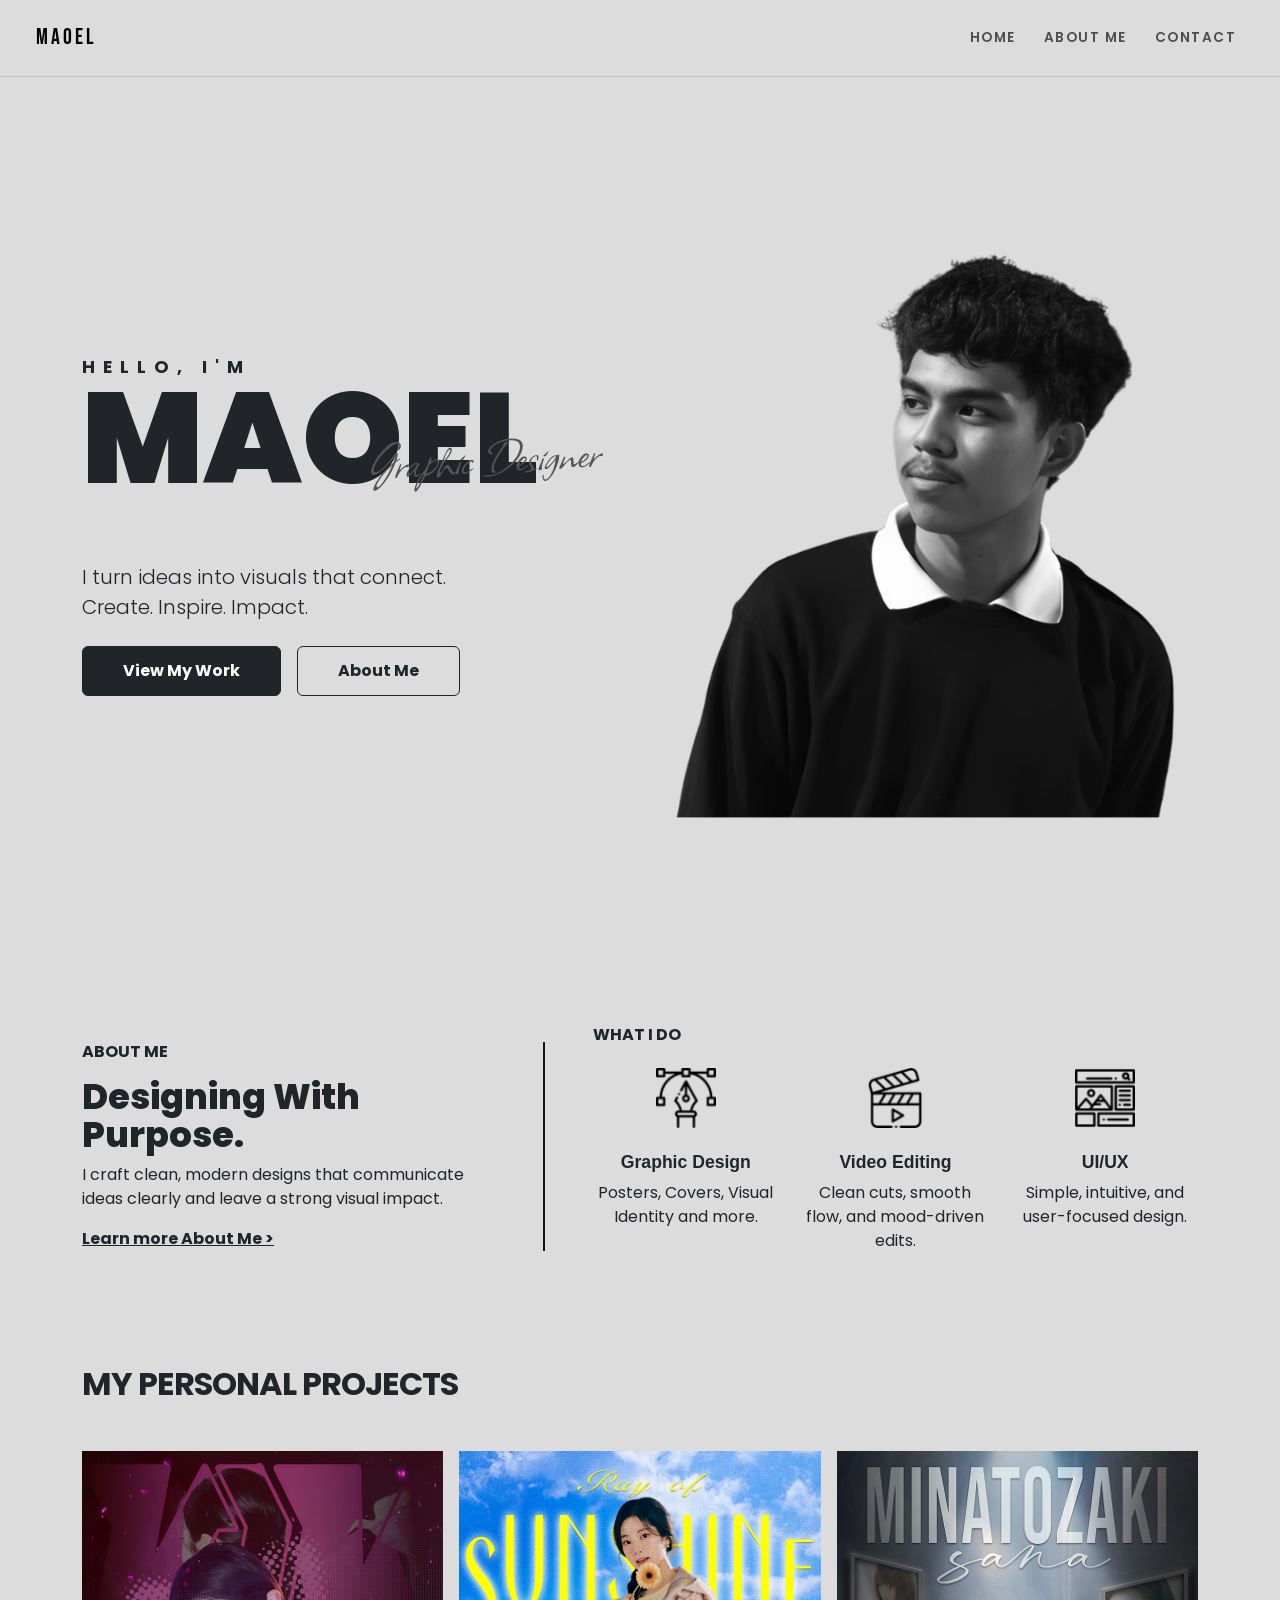
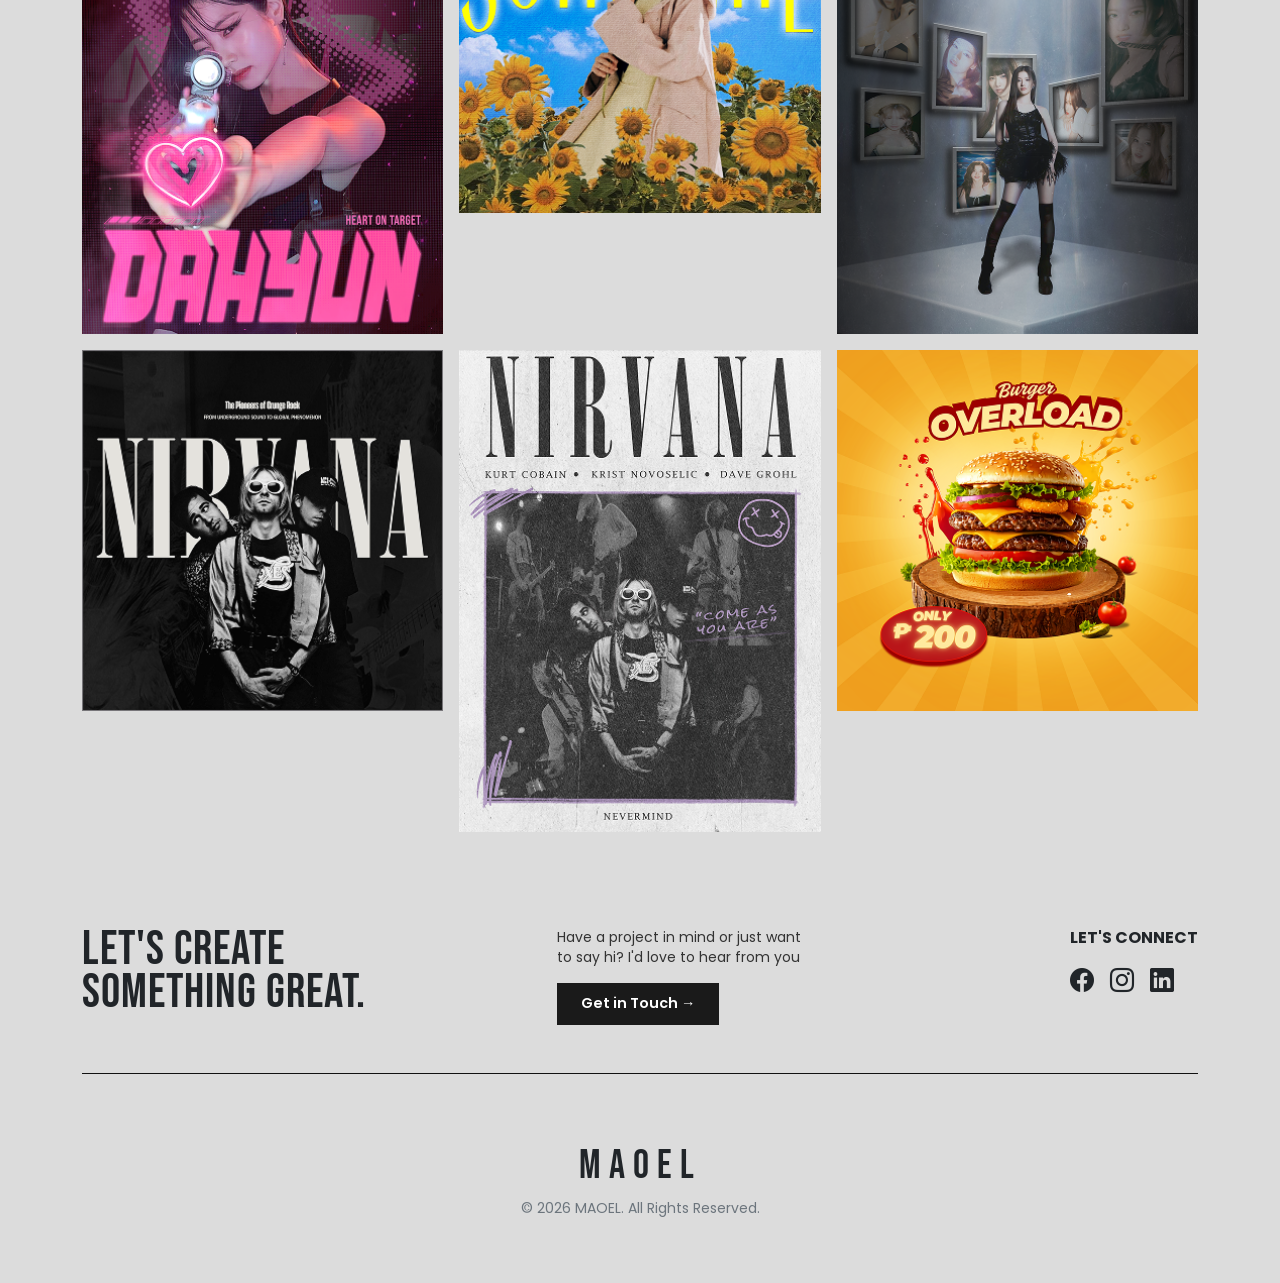
==== index.html @ be1a08b6 "first commit" ====
<!DOCTYPE html>
<html lang="en">
<head>
    <meta charset="UTF-8">
    <meta name="viewport" content="width=device-width, initial-scale=1.0">
    <title>Maoel's Portfolio</title>
    <link href="https://cdn.jsdelivr.net/npm/bootstrap@5.3.8/dist/css/bootstrap.min.css" rel="stylesheet" integrity="sha384-sRIl4kxILFvY47J16cr9ZwB07vP4J8+LH7qKQnuqkuIAvNWLzeN8tE5YBujZqJLB" crossorigin="anonymous">
    <link rel="stylesheet" href="index-style.css">
    <link rel="stylesheet" href="https://cdn.jsdelivr.net/npm/bootstrap-icons@1.11.3/font/bootstrap-icons.min.css">
</head>
<body>

    <nav class="navbar navbar-expand-lg">
        <div class="container-fluid">
            <a class="navbar-brand" href="#">MAOEL</a>
            <button class="navbar-toggler" type="button" data-bs-toggle="collapse" data-bs-target="#navbarTogglerDemo01" aria-controls="navbarTogglerDemo01" aria-expanded="false" aria-label="Toggle navigation">
                <span class="navbar-toggler-icon"></span>
            </button>
            <div class="collapse navbar-collapse" id="navbarTogglerDemo01">
                <ul class="navbar-nav ms-auto mb-2 mb-lg-0">
                    <li class="nav-item">
                        <a class="nav-link" href="index.html">Home</a>
                    </li>
                    <li class="nav-item">
                        <a class="nav-link" href="about.html">About Me</a>
                    </li>
                    <li class="nav-item">
                        <a class="nav-link" href="contact.html">Contact</a>
                    </li>
                </ul> 
            </div>
        </div>
    </nav>

    <section class="landing-page">
        <div class="container">
            <div class="row align-items-center">
                
                <div class="col-lg-6">
                    <div class="hero-text-wrapper mb-4">
                        <h6 class="text-uppercase fw-bold">Hello, I'm</h6>
                        <h1 class="display-1 fw-black mb-0">MAOEL</h1>
                        <p class="graphic-designer">Graphic Designer</p>
                    </div>
                    
                    <p class="mt-5 mb-4 lead">
                        I turn ideas into visuals that connect.<br>
                        Create. Inspire. Impact.
                    </p>

                <div class="d-flex gap-3 btn-container">
                    <a href="#projects-section" class="btn btn-dark px-4 py-2 fw-bold">View My Work</a>
                    <a href="about.html" class="btn btn-outline-dark px-4 py-2 fw-bold">About Me</a>
                </div>
                </div>

                <div class="col-lg-6 mt-5 mt-lg-0 text-center">
                    <img src="images/desktop-picture.png" alt="Maoel Profile" class="img-fluid profile-img">
                </div>

            </div>
        </div>
    </section>

<section class="about-me py-5">
        <div class="container">
            <div class="row align-items-center">
                <div class="col-lg-5 about-left-col pe-lg-5">
                    <h6 class="mb-3">ABOUT ME</h6>
                    <h2>Designing With<br>Purpose.</h2>
                    <p>I craft clean, modern designs that communicate ideas clearly and leave a strong visual impact.</p>
                    <a href="about.html" class="fw-bold text-dark text-decoration-underline">Learn more About Me ></a>
                </div>

                <div class="col-lg-7 ps-lg-5 mt-5 mt-lg-0">
                    <h6 class="mb-4 text-center text-lg-start">WHAT I DO</h6>
                    <div class="row text-center">
                        <div class="col-md-4 mb-4 mb-md-0">
                            <img src="images/graphic-design.svg" alt="Icon" class="service-icon">
                            <h5>Graphic Design</h5>
                            <p>Posters, Covers, Visual Identity and more.</p>
                        </div>
                        <div class="col-md-4 mb-4 mb-md-0">
                            <img src="images/video-editing.svg" alt="Icon" class="service-icon">
                            <h5>Video Editing</h5>
                            <p>Clean cuts, smooth flow, and mood-driven edits.</p>
                        </div>
                        <div class="col-md-4">
                            <img src="images/ui-ux.svg" alt="Icon" class="service-icon">
                            <h5>UI/UX</h5>
                            <p>Simple, intuitive, and user-focused design.</p>
                        </div>
                    </div>
                </div>
            </div>
        </div>
    </section>

<section class="projects py-5">
    <div class="container">
        <h2 id="projects-section" class="fw-black mb-5">MY PERSONAL PROJECTS</h2>

        <div class="row g-3 row-cols-1 row-cols-md-2 row-cols-lg-3">
            
            <div class="col">
                <div class="project-card">
                    <img src="images/Dahyun Pink.png" class="img-fluid project-img" alt="Dahyun Design">
                </div>
            </div>

            <div class="col">
                <div class="project-card">
                    <img src="images/dahyun sunshine 2.0.png" class="img-fluid project-img" alt="Sunshine Design">
                </div>
            </div>

            <div class="col">
                <div class="project-card">
                    <img src="images/Sana Part 2.png" class="img-fluid project-img" alt="Sana Design">
                </div>
            </div>

            <div class="col">
                <div class="project-card">
                    <img src="images/Nirvana square 1.png" class="img-fluid project-img" alt="Nirvana Album">
                </div>
            </div>

            <div class="col">
                <div class="project-card">
                    <img src="images/Nirvana poster.png" class="img-fluid project-img" alt="Nirvana Poster">
                </div>
            </div>

            <div class="col">
                <div class="project-card">
                    <img src="images/burger.png" class="img-fluid project-img" alt="Food Advertisement">
                </div>
            </div>

        </div>
    </div>
</section>

    <footer class="footer-page py-5">
        <div class="container">
            <div class="row align-items-start mb-5 text-center text-md-start">
                <div class="col-md-5 mb-4 mb-md-0">
                    <h2 class="footer-heading">LET'S CREATE<br>SOMETHING GREAT.</h2>
                </div>
                
                <div class="col-md-7 d-flex flex-column flex-md-row justify-content-md-between align-items-center align-items-md-start">
                    <div class="cta-text mb-4 mb-md-0">
                        <p class="small mb-3">Have a project in mind or just want<br>to say hi? I'd love to hear from you</p>
                        <a href="contact.html" class="btn btn-dark rounded-0 px-4">Get in Touch &rarr;</a>
                    </div>
                    
                    <div class="social-connect text-center text-md-start">
                        <h6 class="fw-bold mb-3">LET'S CONNECT</h6>
                        <div class="d-flex gap-3 fs-4 justify-content-center justify-content-md-start">
                            <a href="https://www.facebook.com/justine.maoel" class="text-dark"><i class="bi bi-facebook"></i></a>
                            <a href="https://www.instagram.com/justine.maoel" class="text-dark"><i class="bi bi-instagram"></i></a>
                            <a href="#" class="text-dark"><i class="bi bi-linkedin"></i></a>
                        </div>
                    </div>
                </div>
            </div>

            <div class="footer-bottom border-top pt-5 text-center">
                <h1 class="footer-logo mb-2">MAOEL</h1>
                <p class="text-secondary small">© 2026 MAOEL. All Rights Reserved.</p>
            </div>
        </div>
    </footer>

    <script src="https://cdn.jsdelivr.net/npm/@popperjs/core@2.11.8/dist/umd/popper.min.js" integrity="sha384-I7E8VVD/ismYTF4hNIPjVp/Zjvgyol6VFvRkX/vR+Vc4jQkC+hVqc2pM8ODewa9r" crossorigin="anonymous"></script>
    <script src="https://cdn.jsdelivr.net/npm/bootstrap@5.3.8/dist/js/bootstrap.min.js" integrity="sha384-G/EV+4j2dNv+tEPo3++6LCgdCROaejBqfUeNjuKAiuXbjrxilcCdDz6ZAVfHWe1Y" crossorigin="anonymous"></script>
</body>
</html>
---- index-style.css ----
@import url('https://fonts.googleapis.com/css2?family=Allison&family=Poppins:wght@400;600;700;800;900&family=Bebas+Neue&display=swap');

html {
    scroll-behavior: smooth;
}

body {
    font-family: "Poppins", sans-serif;
    background-color: #DCDCDC; }

.navbar {
    background-color: #DCDCDC !important; 
    padding: 16px 24px;
    border-bottom: 1px solid #c0c0c0; 
}
.navbar-brand {
    font-family: "Bebas Neue", sans-serif;
    letter-spacing: 3px;
    font-size: 1.4rem;
}
.nav-link {
    font-weight: 600;
    font-size: 0.85rem;
    letter-spacing: 1.5px;
    text-transform: uppercase;
    margin-left: 12px;
}

/* ===== LANDING PAGE ===== */
.landing-page {
    min-height: 100vh;
    display: flex;
    align-items: center;
    text-align: center;
    padding: 100px 0 50px;
}

.hero-text-wrapper {
    position: relative;
    display: inline-block; }

.landing-page h1 {
    font-size: 4.5rem;
    font-weight: 900;
    line-height: 0.85; }

.graphic-designer {
    font-family: "Allison", cursive;
    font-size: 1.8rem;
    color: #555;
    position: absolute;
    right: -15px;
    bottom: -15px;
    transform: rotate(-3deg);
    z-index: 2;
    margin: 0 !important;
}

.btn-container {
    display: flex; 
    flex-direction: column; 
    align-items: center; 
    gap: 15px; 
}
    
.landing-page .btn {
    width: 220px;
}

.profile-img {
    content: url('images/mobile-profile.png'); 
    width: 100%;
    max-width: 450px;
    margin-top: 40px;
}

/* ===== ABOUT ME SECTION ===== */
.about-me h2 {
    font-weight: 800;
    font-size: 2.2rem;
    line-height: 1.1; }

.about-left-col { 
    border-bottom: 1.5px solid #111; 
    padding-bottom: 3rem; 
    margin-bottom: 3rem; 
}

.service-icon {
    width: 60px;
    height: 60px;
    margin-bottom: 1.5rem;
    filter: brightness(0);
}

.about-me h6{
    font-family: "Poppins", sans-serif;
    font-weight: bold;

}

.about-me h5 {
    font-family: "Montserrat", sans-serif;
    font-weight: 700;
    font-size: 1.1rem;
}

/* ===== PROJECT SECTION ===== */
.projects h2 {
    font-family: "Poppins", sans-serif;
    font-weight: bold;
    letter-spacing: -1px;
    text-transform: uppercase;
}

.project-card {
    overflow: hidden;
    background-color: #eee; 
    transition: transform 0.3s ease;
}

.project-img {
    width: 100%;
    height: auto;
    display: block;
    transition: transform 0.5s ease;
}

.project-card:hover .project-img {
    transform: scale(1.05);
}

/* ===== FOOTER ===== */
.footer-page {
    background-color: #DCDCDC; 
}

.footer-heading {
    font-family: "Bebas Neue", sans-serif;
    font-size: 3rem;
    line-height: 0.9;
    letter-spacing: 1px;
}

.footer-logo {
    font-family: "Bebas Neue", sans-serif;
    letter-spacing: 8px; 
    font-size: 2.5rem;
    margin-top: 20px;
}

.cta-text p {
    line-height: 1.4;
    color: #333;
}


.footer-page .btn-dark {
    background-color: #1a1a1a;
    border: none;
    font-weight: 600;
    font-size: 0.9rem;
    padding: 10px 25px;
}

.footer-bottom {
    border-color: #111 !important; 
}

/* ===== DESKTOP ===== */
@media (min-width: 992px) {

    .landing-page {
        text-align: left;
        padding: 0;
        height: 100vh; 
    }

  
    .landing-page h1 {
        font-size: 8rem !important; 
        line-height: 0.8;
    }

    .hero-text-wrapper h6 {
        letter-spacing: 8px !important;
        font-size: 1.1rem;
        margin-bottom: 10px;
    }

  
    .graphic-designer {
        font-size: 3.5rem;
        right: -60px;
        bottom: -10px;
    }

    
    .btn-container {
        flex-direction: row !important;
        justify-content: flex-start !important;
    }

    .landing-page .btn {
        width: auto !important;
        padding: 12px 40px !important;
    }

   
    .profile-img {
        content: url('images/desktop-picture.png'); 
        max-width: 100%;
        height: auto;
        margin-top: 0;
        transform: scale(1.1); 
    }


    .about-left-col { 
        border-bottom: none; 
        border-right: 2px solid #111; 
        padding-bottom: 0; 
        margin-bottom: 0; 
    }


    .nav-link {
        transition: color 0.3s ease;
    }

    .nav-link:hover {
        text-decoration: underline;
        text-underline-offset: 8px;
    }
}
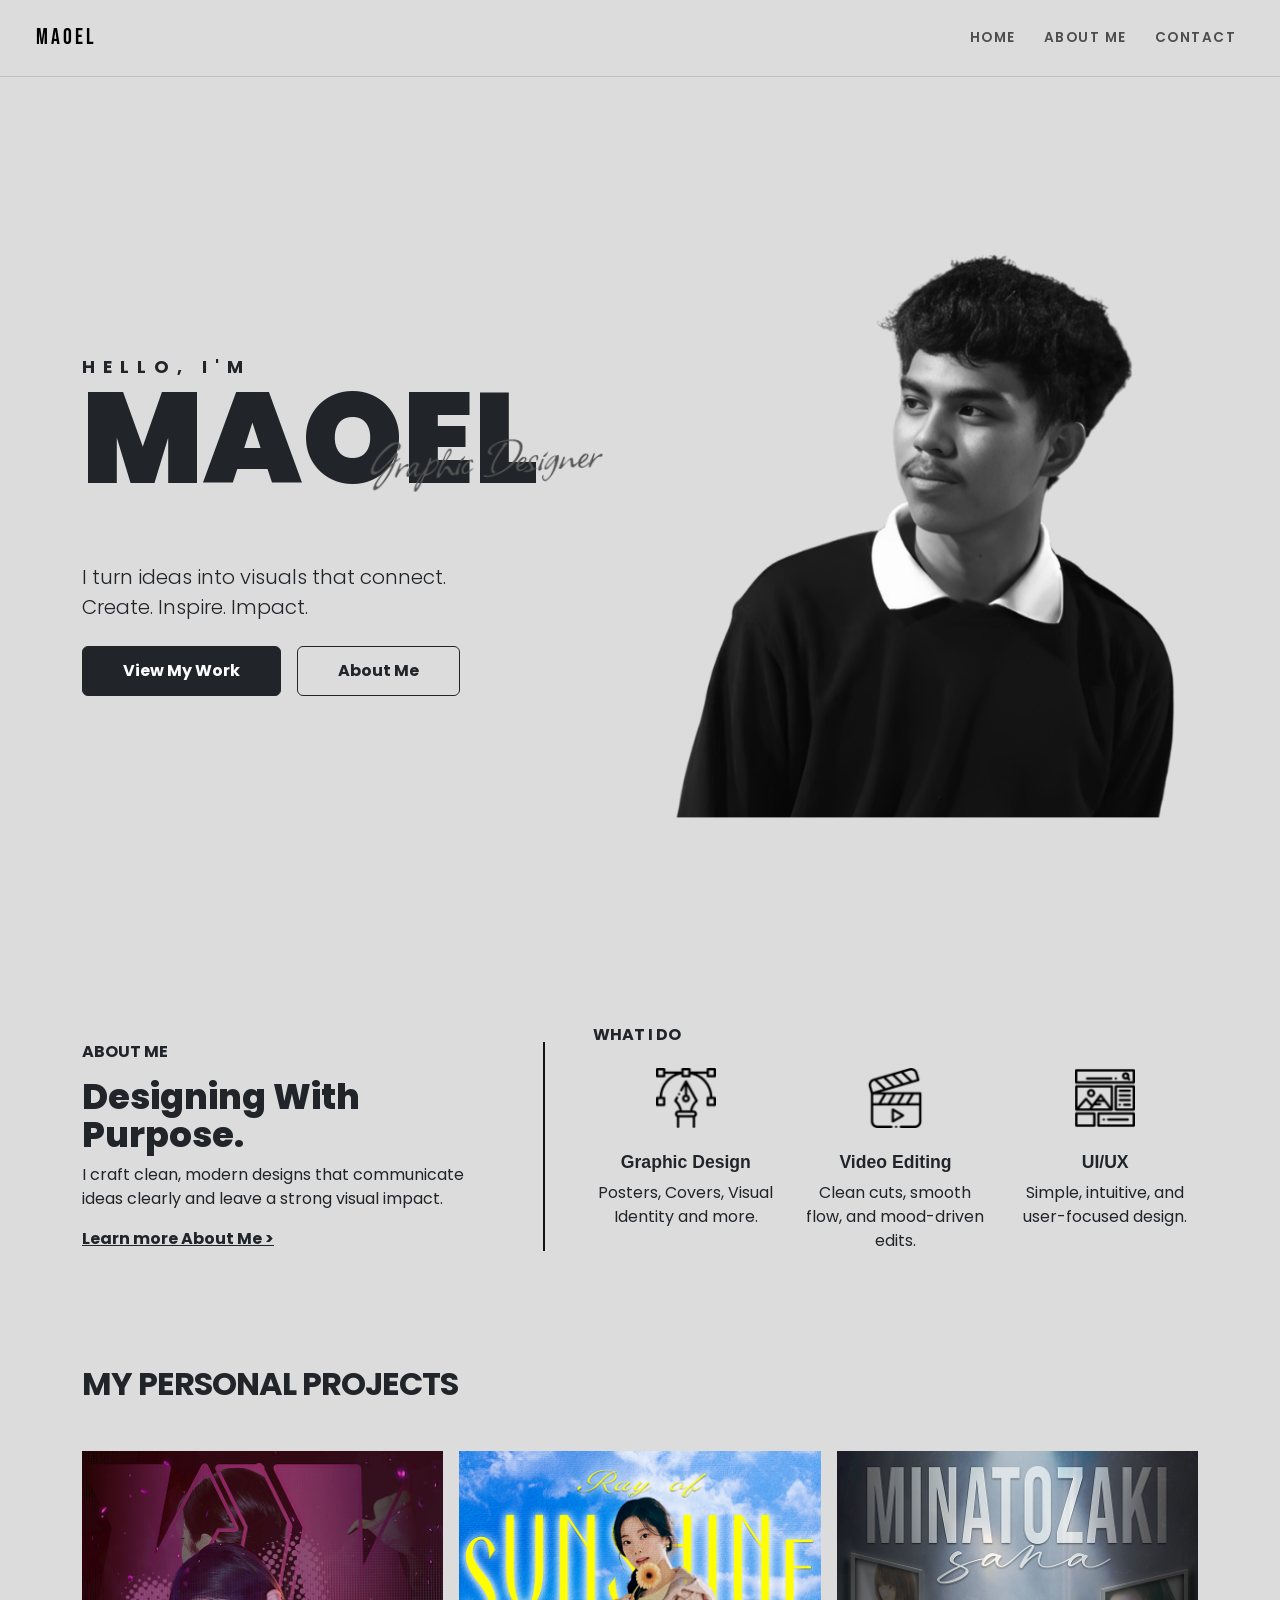
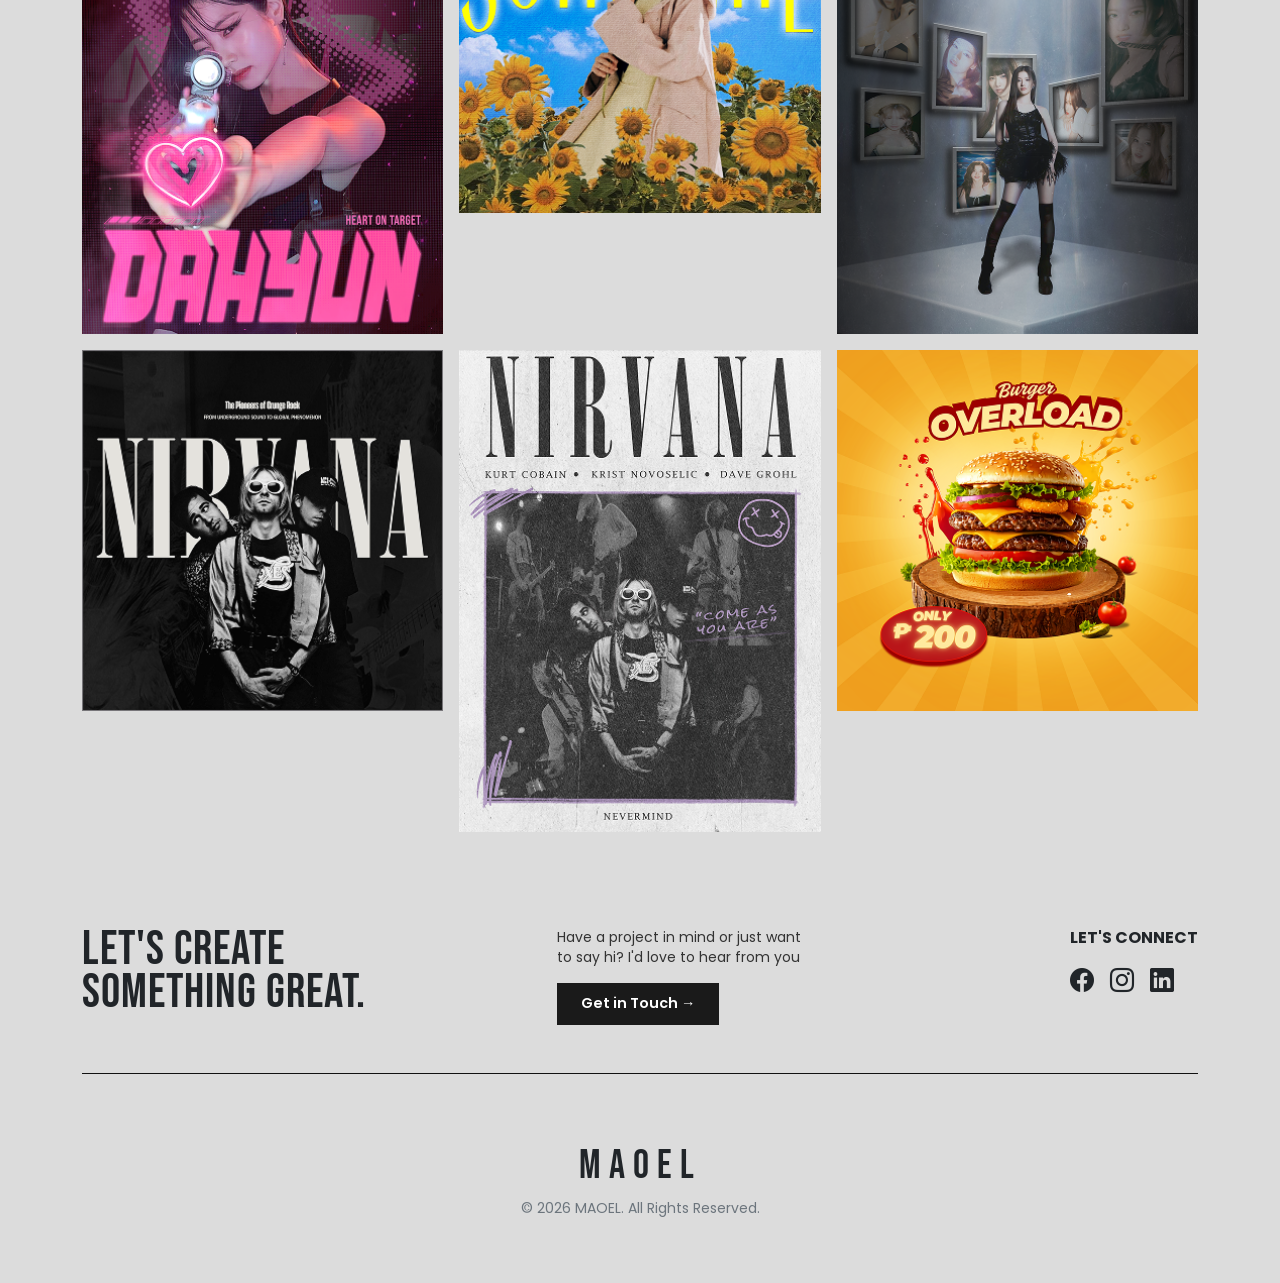
==== commit 967b44cb: "added animations when changing pages" ====
--- a/index.html
+++ b/index.html
@@ -173,6 +173,22 @@
         </div>
     </footer>
 
+    <script>
+        document.querySelectorAll('a').forEach(link => {
+            const href = link.getAttribute('href');
+            if (!href || href.startsWith('#') || href.startsWith('http') || href.startsWith('mailto')) return;
+
+            link.addEventListener('click', function (e) {
+                e.preventDefault();
+                document.body.classList.add('fade-out');
+
+                setTimeout(() => {
+                    window.location.href = href;
+                }, 350); 
+            });
+        });
+    </script>
+
     <script src="https://cdn.jsdelivr.net/npm/@popperjs/core@2.11.8/dist/umd/popper.min.js" integrity="sha384-I7E8VVD/ismYTF4hNIPjVp/Zjvgyol6VFvRkX/vR+Vc4jQkC+hVqc2pM8ODewa9r" crossorigin="anonymous"></script>
     <script src="https://cdn.jsdelivr.net/npm/bootstrap@5.3.8/dist/js/bootstrap.min.js" integrity="sha384-G/EV+4j2dNv+tEPo3++6LCgdCROaejBqfUeNjuKAiuXbjrxilcCdDz6ZAVfHWe1Y" crossorigin="anonymous"></script>
 </body>
--- a/index-style.css
+++ b/index-style.css
@@ -6,7 +6,19 @@
 
 body {
     font-family: "Poppins", sans-serif;
-    background-color: #DCDCDC; }
+    background-color: #DCDCDC; 
+    animation: fadeIn 0.5s ease forwards;
+}
+
+@keyframes fadeIn {
+    from { opacity: 0; transform: translateY(12px); }
+    to   { opacity: 1; transform: translateY(0); }
+}
+
+@keyframes fadeOut {
+    from { opacity: 1; transform: translateY(0); }
+    to   { opacity: 0; transform: translateY(-12px); }
+}
 
 .navbar {
     background-color: #DCDCDC !important; 
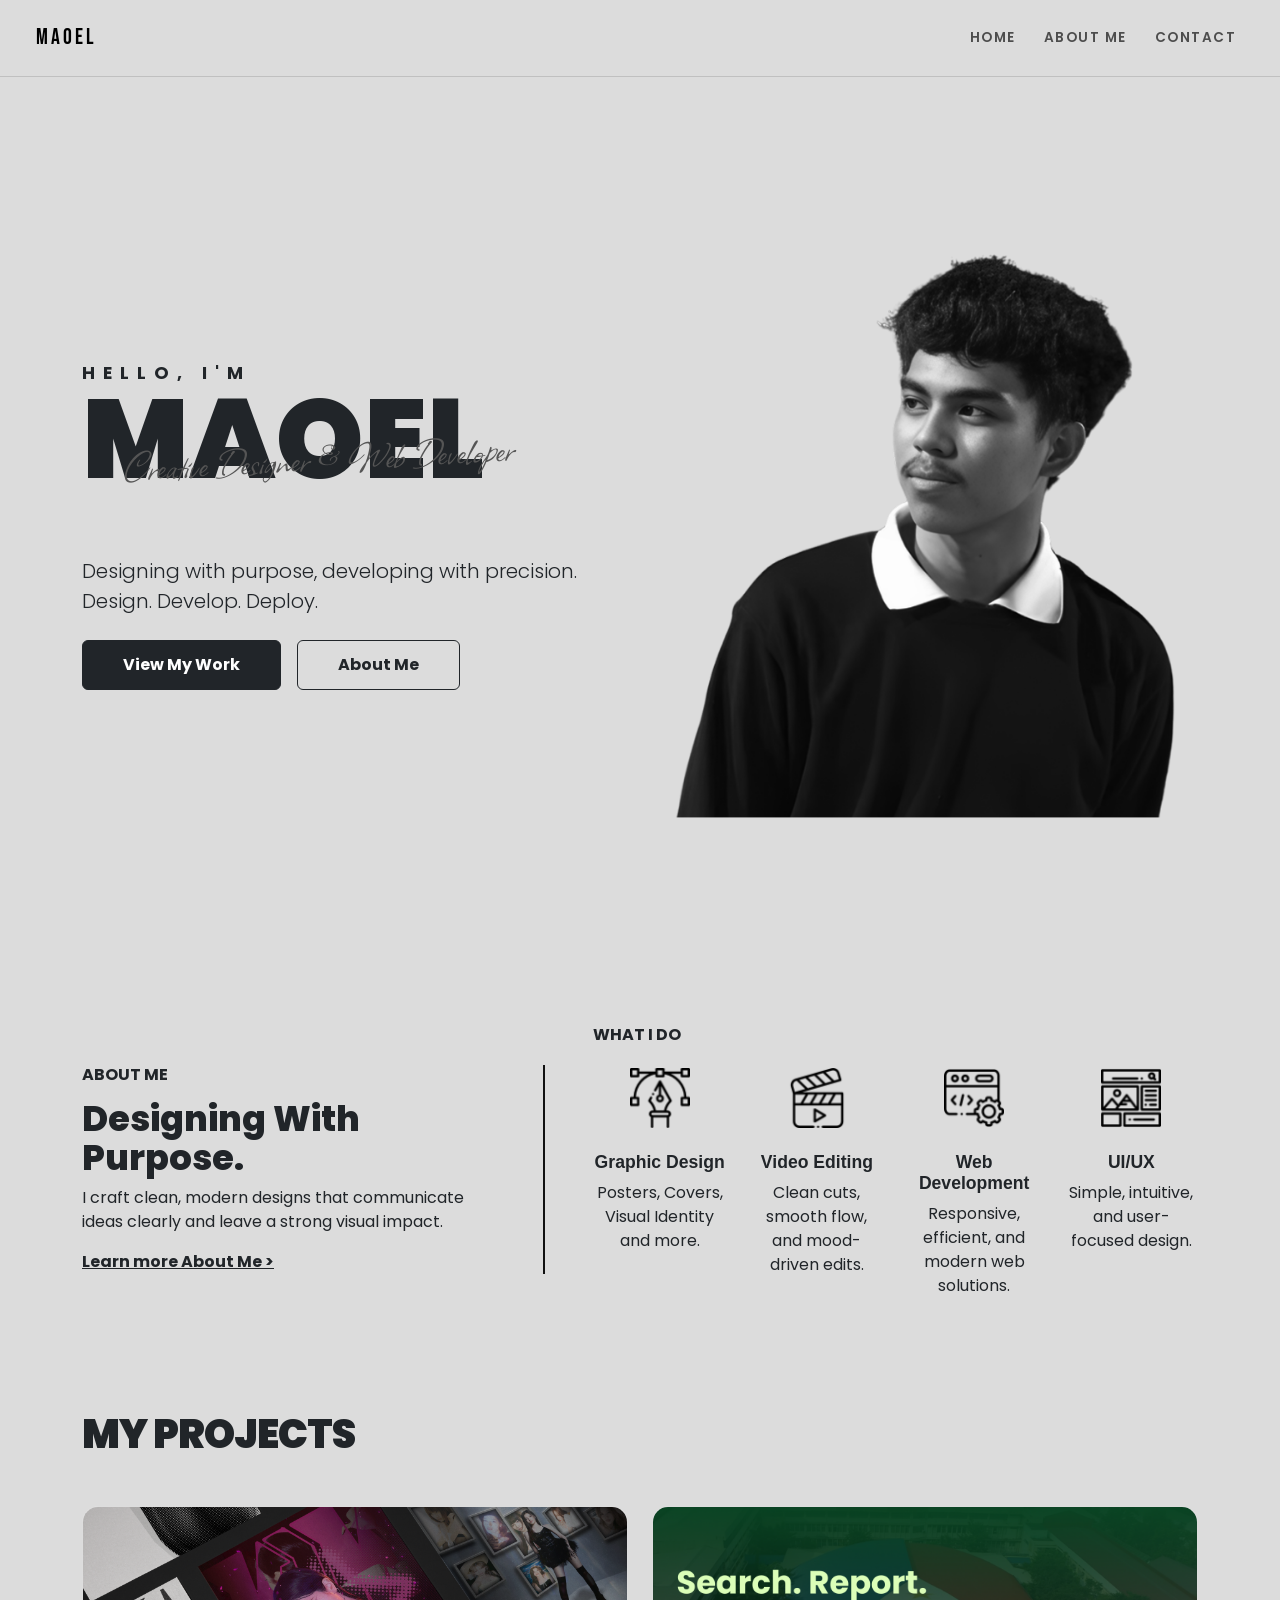
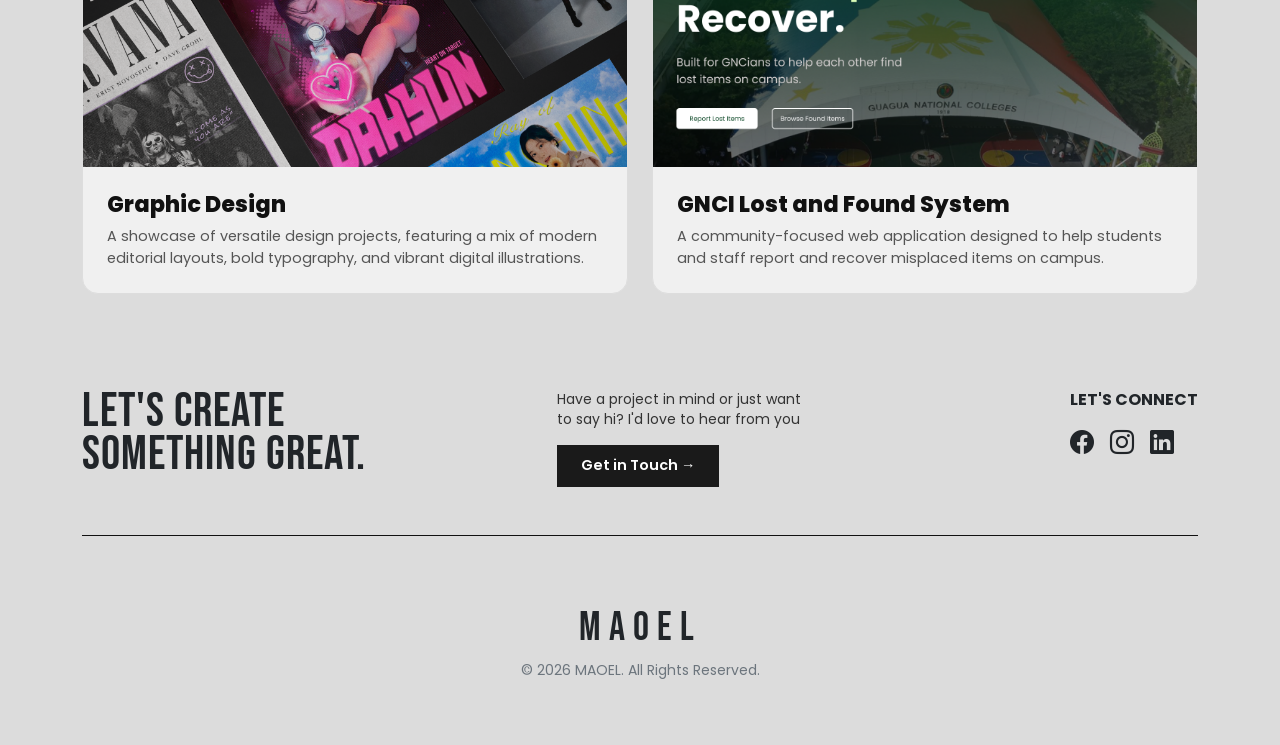
==== commit 6c11020f: "updated" ====
--- a/index.html
+++ b/index.html
@@ -7,10 +7,60 @@
     <link href="https://cdn.jsdelivr.net/npm/bootstrap@5.3.8/dist/css/bootstrap.min.css" rel="stylesheet" integrity="sha384-sRIl4kxILFvY47J16cr9ZwB07vP4J8+LH7qKQnuqkuIAvNWLzeN8tE5YBujZqJLB" crossorigin="anonymous">
     <link rel="stylesheet" href="index-style.css">
     <link rel="stylesheet" href="https://cdn.jsdelivr.net/npm/bootstrap-icons@1.11.3/font/bootstrap-icons.min.css">
+
+    <style>
+        /* ── Transparent modal content box ── */
+        #graphicModal .modal-content {
+            background: transparent !important;
+            border: none !important;
+            box-shadow: none !important;
+        }
+
+        #graphicModal .modal-header {
+            background: transparent !important;
+            border: none !important;
+            padding-bottom: 0;
+        }
+
+        /* ── Near full-screen dialog ── */
+        #graphicModal .modal-dialog {
+            max-width: 95vw;
+            width: 95vw;
+            margin: 1.5rem auto;
+        }
+
+        /* ── Images fill the space, no awkward sizing ── */
+        #graphicModal .carousel-img {
+            width: 100%;
+            max-height: 85vh;
+            object-fit: contain;
+            border-radius: 8px;
+        }
+
+        /* ── Close button & title visible on dark backdrop ── */
+        #graphicModal .btn-close {
+            filter: invert(1) brightness(2);
+            opacity: 1;
+        }
+
+        #graphicModal .modal-title {
+            color: #fff;
+            text-shadow: 0 1px 8px rgba(0,0,0,0.7);
+        }
+
+        /* ── Carousel controls ── */
+        #graphicModal .carousel-control-prev,
+        #graphicModal .carousel-control-next {
+            width: 5%;
+        }
+    </style>
 </head>
 <body>
 
-    <nav class="navbar navbar-expand-lg">
+<!-- page-wrapper handles fade animation instead of body (body animation breaks modals) -->
+<div class="page-wrapper">
+
+    <nav class="navbar sticky-top navbar-expand-lg">
         <div class="container-fluid">
             <a class="navbar-brand" href="#">MAOEL</a>
             <button class="navbar-toggler" type="button" data-bs-toggle="collapse" data-bs-target="#navbarTogglerDemo01" aria-controls="navbarTogglerDemo01" aria-expanded="false" aria-label="Toggle navigation">
@@ -35,34 +85,32 @@
     <section class="landing-page">
         <div class="container">
             <div class="row align-items-center">
-                
                 <div class="col-lg-6">
                     <div class="hero-text-wrapper mb-4">
                         <h6 class="text-uppercase fw-bold">Hello, I'm</h6>
                         <h1 class="display-1 fw-black mb-0">MAOEL</h1>
-                        <p class="graphic-designer">Graphic Designer</p>
+                        <p class="graphic-designer">Creative Designer & Web Developer</p>
                     </div>
                     
                     <p class="mt-5 mb-4 lead">
-                        I turn ideas into visuals that connect.<br>
-                        Create. Inspire. Impact.
+                        Designing with purpose, developing with precision.<br>
+                        Design. Develop. Deploy.
                     </p>
 
-                <div class="d-flex gap-3 btn-container">
-                    <a href="#projects-section" class="btn btn-dark px-4 py-2 fw-bold">View My Work</a>
-                    <a href="about.html" class="btn btn-outline-dark px-4 py-2 fw-bold">About Me</a>
-                </div>
+                    <div class="d-flex gap-3 btn-container">
+                        <a href="#projects-section" class="btn btn-dark px-4 py-2 fw-bold">View My Work</a>
+                        <a href="about.html" class="btn btn-outline-dark px-4 py-2 fw-bold">About Me</a>
+                    </div>
                 </div>
 
                 <div class="col-lg-6 mt-5 mt-lg-0 text-center">
                     <img src="images/desktop-picture.png" alt="Maoel Profile" class="img-fluid profile-img">
                 </div>
-
             </div>
         </div>
     </section>
 
-<section class="about-me py-5">
+    <section class="about-me py-5">
         <div class="container">
             <div class="row align-items-center">
                 <div class="col-lg-5 about-left-col pe-lg-5">
@@ -75,17 +123,22 @@
                 <div class="col-lg-7 ps-lg-5 mt-5 mt-lg-0">
                     <h6 class="mb-4 text-center text-lg-start">WHAT I DO</h6>
                     <div class="row text-center">
-                        <div class="col-md-4 mb-4 mb-md-0">
+                        <div class="col-6 col-md-3 mb-4 mb-md-0">
                             <img src="images/graphic-design.svg" alt="Icon" class="service-icon">
                             <h5>Graphic Design</h5>
                             <p>Posters, Covers, Visual Identity and more.</p>
                         </div>
-                        <div class="col-md-4 mb-4 mb-md-0">
+                        <div class="col-6 col-md-3 mb-4 mb-md-0">
                             <img src="images/video-editing.svg" alt="Icon" class="service-icon">
                             <h5>Video Editing</h5>
                             <p>Clean cuts, smooth flow, and mood-driven edits.</p>
                         </div>
-                        <div class="col-md-4">
+                        <div class="col-6 col-md-3 mb-4 mb-md-0">
+                            <img src="images/web dev.svg" alt="Icon" class="service-icon">
+                            <h5>Web Development</h5>
+                            <p>Responsive, efficient, and modern web solutions.</p>
+                        </div>
+                        <div class="col-6 col-md-3">
                             <img src="images/ui-ux.svg" alt="Icon" class="service-icon">
                             <h5>UI/UX</h5>
                             <p>Simple, intuitive, and user-focused design.</p>
@@ -96,51 +149,45 @@
         </div>
     </section>
 
-<section class="projects py-5">
-    <div class="container">
-        <h2 id="projects-section" class="fw-black mb-5">MY PERSONAL PROJECTS</h2>
-
-        <div class="row g-3 row-cols-1 row-cols-md-2 row-cols-lg-3">
-            
-            <div class="col">
-                <div class="project-card">
-                    <img src="images/Dahyun Pink.png" class="img-fluid project-img" alt="Dahyun Design">
-                </div>
-            </div>
-
-            <div class="col">
-                <div class="project-card">
-                    <img src="images/dahyun sunshine 2.0.png" class="img-fluid project-img" alt="Sunshine Design">
-                </div>
-            </div>
-
-            <div class="col">
-                <div class="project-card">
-                    <img src="images/Sana Part 2.png" class="img-fluid project-img" alt="Sana Design">
-                </div>
-            </div>
-
-            <div class="col">
-                <div class="project-card">
-                    <img src="images/Nirvana square 1.png" class="img-fluid project-img" alt="Nirvana Album">
-                </div>
-            </div>
-
-            <div class="col">
-                <div class="project-card">
-                    <img src="images/Nirvana poster.png" class="img-fluid project-img" alt="Nirvana Poster">
-                </div>
-            </div>
-
-            <div class="col">
-                <div class="project-card">
-                    <img src="images/burger.png" class="img-fluid project-img" alt="Food Advertisement">
-                </div>
-            </div>
-
-        </div>
-    </div>
-</section>
+    <!-- ===== PROJECTS SECTION ===== -->
+    <section class="projects py-5" id="projects-section">
+        <div class="container">
+            <h2 class="fw-black mb-5">My Projects</h2>
+            <div class="row g-4">
+
+                <!-- Graphic Design Card -->
+                <!-- ✅ FIX: Replaced JS-triggered button with Bootstrap data attributes -->
+                <div class="col-md-6">
+                    <button type="button" class="proj-card-btn" data-bs-toggle="modal" data-bs-target="#graphicModal">
+                        <div class="proj-card">
+                            <div class="proj-card-img">
+                                <img src="images/Projects Mockup.png" alt="Graphic Design">
+                            </div>
+                            <div class="proj-card-body">
+                                <h3 class="proj-title">Graphic Design</h3>
+                                <p class="proj-desc">A showcase of versatile design projects, featuring a mix of modern editorial layouts, bold typography, and vibrant digital illustrations.</p>
+                            </div>
+                        </div>
+                    </button>
+                </div>
+
+                <!-- Web Dev Card -->
+                <div class="col-md-6">
+                    <a href="https://gnci-lostandfound.free.nf/" target="_blank" class="proj-card-btn">
+                        <div class="proj-card">
+                            <div class="proj-card-img">
+                                <img src="images/lostandfound.png" alt="GNCI Lost and Found">
+                            </div>
+                            <div class="proj-card-body">
+                                <h3 class="proj-title">GNCI Lost and Found System</h3>
+                                <p class="proj-desc">A community-focused web application designed to help students and staff report and recover misplaced items on campus.</p>
+                            </div>
+                        </div>
+                    </a>
+                </div>
+            </div>
+        </div>
+    </section>
 
     <footer class="footer-page py-5">
         <div class="container">
@@ -172,24 +219,73 @@
             </div>
         </div>
     </footer>
-
-    <script>
-        document.querySelectorAll('a').forEach(link => {
-            const href = link.getAttribute('href');
-            if (!href || href.startsWith('#') || href.startsWith('http') || href.startsWith('mailto')) return;
-
-            link.addEventListener('click', function (e) {
-                e.preventDefault();
-                document.body.classList.add('fade-out');
-
-                setTimeout(() => {
-                    window.location.href = href;
-                }, 350); 
-            });
+</div>
+
+<div class="modal fade" id="graphicModal" tabindex="-1" aria-labelledby="graphicModalLabel" aria-hidden="true">
+    <div class="modal-dialog modal-dialog-centered">
+        <div class="modal-content">
+            <div class="modal-header">
+                <h5 class="modal-title fw-bold" id="graphicModalLabel">Graphic Design Projects</h5>
+                <button type="button" class="btn-close" data-bs-dismiss="modal" aria-label="Close"></button>
+            </div>
+            <div class="modal-body">
+                <div id="graphicCarousel" class="carousel slide" data-bs-ride="carousel">
+                    <div class="carousel-indicators">
+                        <button type="button" data-bs-target="#graphicCarousel" data-bs-slide-to="0" class="active"></button>
+                        <button type="button" data-bs-target="#graphicCarousel" data-bs-slide-to="1"></button>
+                        <button type="button" data-bs-target="#graphicCarousel" data-bs-slide-to="2"></button>
+                        <button type="button" data-bs-target="#graphicCarousel" data-bs-slide-to="3"></button>
+                        <button type="button" data-bs-target="#graphicCarousel" data-bs-slide-to="4"></button>
+                        <button type="button" data-bs-target="#graphicCarousel" data-bs-slide-to="5"></button>
+                        <button type="button" data-bs-target="#graphicCarousel" data-bs-slide-to="6"></button>
+                    </div>
+                    <div class="carousel-inner rounded">
+                        <div class="carousel-item active">
+                            <img src="images/Dahyun Pink.png" class="d-block mx-auto carousel-img" alt="Dahyun Pink">
+                        </div>
+                        <div class="carousel-item">
+                            <img src="images/dahyun sunshine 2.0.png" class="d-block mx-auto carousel-img" alt="Dahyun Sunshine">
+                        </div>
+                        <div class="carousel-item">
+                            <img src="images/Sana Part 2.png" class="d-block mx-auto carousel-img" alt="Sana">
+                        </div>
+                        <div class="carousel-item">
+                            <img src="images/Nirvana square 1.png" class="d-block mx-auto carousel-img" alt="Nirvana Album">
+                        </div>
+                        <div class="carousel-item">
+                            <img src="images/Nirvana poster.png" class="d-block mx-auto carousel-img" alt="Nirvana Poster">
+                        </div>
+                        <div class="carousel-item">
+                            <img src="images/burger.png" class="d-block mx-auto carousel-img" alt="Burger Ad">
+                        </div>
+                        <div class="carousel-item">
+                            <img src="images/Creativity is not Optional.png" class="d-block mx-auto carousel-img" alt="Creativity Poster">
+                        </div>
+                    </div>
+                    <button class="carousel-control-prev" type="button" data-bs-target="#graphicCarousel" data-bs-slide="prev">
+                        <span class="carousel-control-prev-icon"></span>
+                    </button>
+                    <button class="carousel-control-next" type="button" data-bs-target="#graphicCarousel" data-bs-slide="next">
+                        <span class="carousel-control-next-icon"></span>
+                    </button>
+                </div>
+            </div>
+        </div>
+    </div>
+</div>
+
+<script src="https://cdn.jsdelivr.net/npm/bootstrap@5.3.8/dist/js/bootstrap.bundle.min.js" integrity="sha384-FKyoEForCGlyvwx9Hj09JcYn3nv7wiPVlz7YYwJrWVcXK/BmnVDxM+D2scQbITxI" crossorigin="anonymous"></script>
+<script>
+    document.querySelectorAll('a').forEach(link => {
+        const href = link.getAttribute('href');
+        if (!href || href.startsWith('#') || href.startsWith('http') || href.startsWith('mailto')) return;
+        link.addEventListener('click', function (e) {
+            e.preventDefault();
+            document.querySelector('.page-wrapper').style.animation = 'fadeOut 0.35s ease forwards';
+            setTimeout(() => { window.location.href = href; }, 350);
         });
-    </script>
-
-    <script src="https://cdn.jsdelivr.net/npm/@popperjs/core@2.11.8/dist/umd/popper.min.js" integrity="sha384-I7E8VVD/ismYTF4hNIPjVp/Zjvgyol6VFvRkX/vR+Vc4jQkC+hVqc2pM8ODewa9r" crossorigin="anonymous"></script>
-    <script src="https://cdn.jsdelivr.net/npm/bootstrap@5.3.8/dist/js/bootstrap.min.js" integrity="sha384-G/EV+4j2dNv+tEPo3++6LCgdCROaejBqfUeNjuKAiuXbjrxilcCdDz6ZAVfHWe1Y" crossorigin="anonymous"></script>
+    });
+</script>
+
 </body>
 </html>
--- a/index-style.css
+++ b/index-style.css
@@ -6,18 +6,23 @@
 
 body {
     font-family: "Poppins", sans-serif;
-    background-color: #DCDCDC; 
+    background-color: #DCDCDC;
+    /* REMOVED body animation — it creates a stacking context that traps modals */
+}
+
+@keyframes fadeIn {
+    from { opacity: 0; }
+    to   { opacity: 1; }
+}
+
+@keyframes fadeOut {
+    from { opacity: 1; }
+    to   { opacity: 0; }
+}
+
+/* Apply fade only to page content, not body itself */
+.page-wrapper {
     animation: fadeIn 0.5s ease forwards;
-}
-
-@keyframes fadeIn {
-    from { opacity: 0; transform: translateY(12px); }
-    to   { opacity: 1; transform: translateY(0); }
-}
-
-@keyframes fadeOut {
-    from { opacity: 1; transform: translateY(0); }
-    to   { opacity: 0; transform: translateY(-12px); }
 }
 
 .navbar {
@@ -49,23 +54,27 @@
 
 .hero-text-wrapper {
     position: relative;
-    display: inline-block; }
+    display: inline-block;
+}
 
 .landing-page h1 {
     font-size: 4.5rem;
     font-weight: 900;
-    line-height: 0.85; }
-
+    line-height: 0.85;
+}
+
+/* MOBILE: static so it doesn't overlap */
 .graphic-designer {
     font-family: "Allison", cursive;
-    font-size: 1.8rem;
+    font-size: 2rem;
     color: #555;
-    position: absolute;
-    right: -15px;
-    bottom: -15px;
+    position: static;
+    display: block;
     transform: rotate(-3deg);
     z-index: 2;
     margin: 0 !important;
+    margin-top: -8px !important;
+    text-align: right;
 }
 
 .btn-container {
@@ -90,7 +99,8 @@
 .about-me h2 {
     font-weight: 800;
     font-size: 2.2rem;
-    line-height: 1.1; }
+    line-height: 1.1;
+}
 
 .about-left-col { 
     border-bottom: 1.5px solid #111; 
@@ -105,10 +115,9 @@
     filter: brightness(0);
 }
 
-.about-me h6{
+.about-me h6 {
     font-family: "Poppins", sans-serif;
     font-weight: bold;
-
 }
 
 .about-me h5 {
@@ -120,26 +129,84 @@
 /* ===== PROJECT SECTION ===== */
 .projects h2 {
     font-family: "Poppins", sans-serif;
-    font-weight: bold;
+    font-weight: 900;
+    font-size: 2.5rem;
     letter-spacing: -1px;
     text-transform: uppercase;
 }
 
-.project-card {
+.proj-card {
+    border-radius: 16px;
     overflow: hidden;
-    background-color: #eee; 
-    transition: transform 0.3s ease;
-}
-
-.project-img {
+    background-color: #f0f0f0;
+    border: 1px solid #ddd;
+    transition: transform 0.3s ease, box-shadow 0.3s ease;
+}
+
+.proj-card:hover {
+    transform: translateY(-6px);
+    box-shadow: 0 16px 40px rgba(0,0,0,0.15);
+}
+
+.proj-card-img {
     width: 100%;
-    height: auto;
+    height: 260px;
+    overflow: hidden;
+}
+
+.proj-card-img img {
+    width: 100%;
+    height: 100%;
+    object-fit: cover;
+    transition: transform 0.5s ease;
+}
+
+.proj-card:hover .proj-card-img img {
+    transform: scale(1.05);
+}
+
+.proj-card-body {
+    padding: 24px;
+    text-align: left;
+}
+
+.proj-title {
+    font-size: 1.4rem;
+    font-weight: 800;
+    margin-bottom: 8px;
+    color: #111;
+}
+
+.proj-desc {
+    font-size: 0.9rem;
+    color: #555;
+    margin: 0;
+}
+
+/* Button wrapper for modal trigger */
+.proj-card-btn {
+    width: 100%;
+    border: none;
+    background: transparent;
+    padding: 0;
+    text-align: left;
     display: block;
-    transition: transform 0.5s ease;
-}
-
-.project-card:hover .project-img {
-    transform: scale(1.05);
+    cursor: pointer;
+    text-decoration: none;  /* add this */
+    color: inherit;          /* add this */
+}
+
+.proj-card-btn:focus {
+    outline: none;
+    box-shadow: none;
+}
+
+/* ===== MODAL CAROUSEL ===== */
+.carousel-img {
+    max-height: 600px;
+    width: auto;
+    max-width: 100%;
+    object-fit: contain;
 }
 
 /* ===== FOOTER ===== */
@@ -165,7 +232,6 @@
     line-height: 1.4;
     color: #333;
 }
-
 
 .footer-page .btn-dark {
     background-color: #1a1a1a;
@@ -185,12 +251,12 @@
     .landing-page {
         text-align: left;
         padding: 0;
-        height: 100vh; 
-    }
-
-  
+        height: 100vh;
+        align-items: center; /* centered, no padding-top */
+    }
+
     .landing-page h1 {
-        font-size: 8rem !important; 
+        font-size: 7rem !important;
         line-height: 0.8;
     }
 
@@ -200,14 +266,16 @@
         margin-bottom: 10px;
     }
 
-  
+    /* DESKTOP: absolute positioning */
     .graphic-designer {
-        font-size: 3.5rem;
-        right: -60px;
-        bottom: -10px;
-    }
-
-    
+        position: absolute;
+        font-size: 2.8rem;
+        right: -30px;
+        bottom: -8px;
+        text-align: unset;
+        margin-top: 0 !important;
+    }
+
     .btn-container {
         flex-direction: row !important;
         justify-content: flex-start !important;
@@ -218,7 +286,6 @@
         padding: 12px 40px !important;
     }
 
-   
     .profile-img {
         content: url('images/desktop-picture.png'); 
         max-width: 100%;
@@ -227,7 +294,6 @@
         transform: scale(1.1); 
     }
 
-
     .about-left-col { 
         border-bottom: none; 
         border-right: 2px solid #111; 
@@ -235,7 +301,6 @@
         margin-bottom: 0; 
     }
 
-
     .nav-link {
         transition: color 0.3s ease;
     }
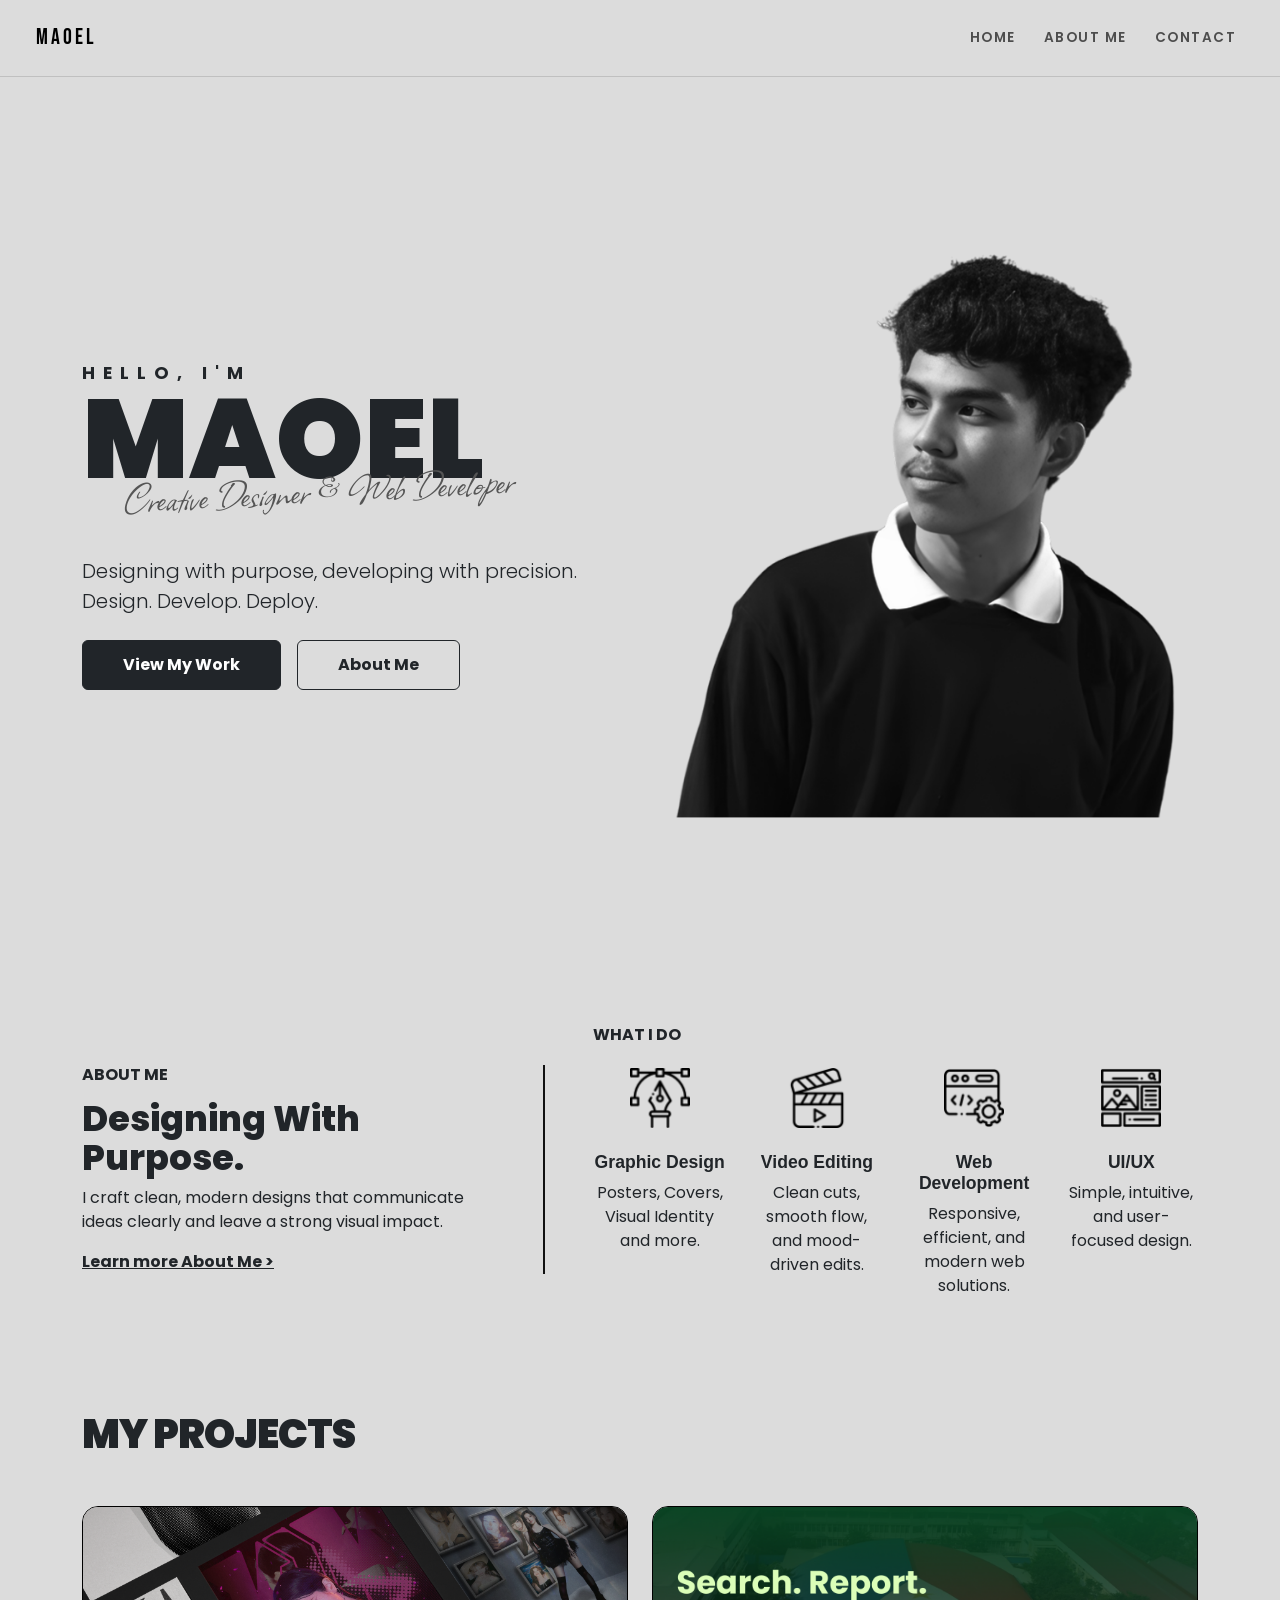
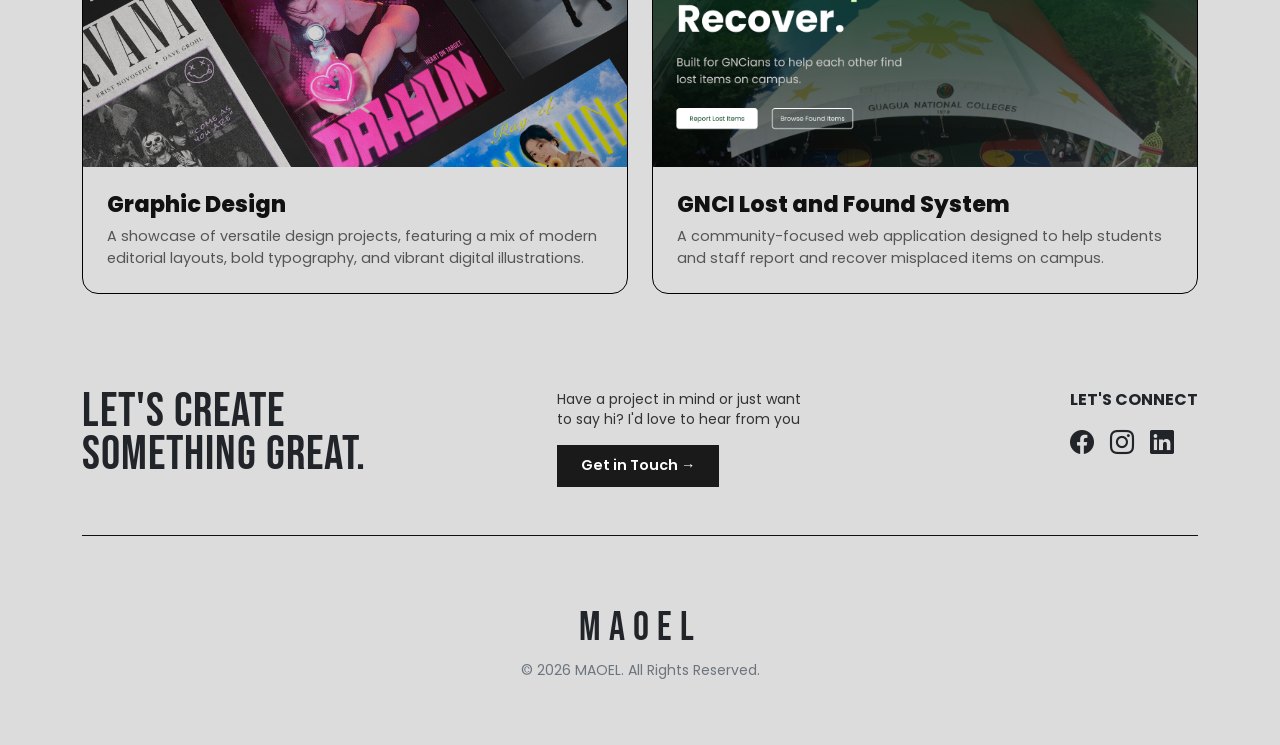
==== commit 72cc8cde: "updated" ====
--- a/index.html
+++ b/index.html
@@ -8,58 +8,10 @@
     <link rel="stylesheet" href="index-style.css">
     <link rel="stylesheet" href="https://cdn.jsdelivr.net/npm/bootstrap-icons@1.11.3/font/bootstrap-icons.min.css">
 
-    <style>
-        /* ── Transparent modal content box ── */
-        #graphicModal .modal-content {
-            background: transparent !important;
-            border: none !important;
-            box-shadow: none !important;
-        }
-
-        #graphicModal .modal-header {
-            background: transparent !important;
-            border: none !important;
-            padding-bottom: 0;
-        }
-
-        /* ── Near full-screen dialog ── */
-        #graphicModal .modal-dialog {
-            max-width: 95vw;
-            width: 95vw;
-            margin: 1.5rem auto;
-        }
-
-        /* ── Images fill the space, no awkward sizing ── */
-        #graphicModal .carousel-img {
-            width: 100%;
-            max-height: 85vh;
-            object-fit: contain;
-            border-radius: 8px;
-        }
-
-        /* ── Close button & title visible on dark backdrop ── */
-        #graphicModal .btn-close {
-            filter: invert(1) brightness(2);
-            opacity: 1;
-        }
-
-        #graphicModal .modal-title {
-            color: #fff;
-            text-shadow: 0 1px 8px rgba(0,0,0,0.7);
-        }
-
-        /* ── Carousel controls ── */
-        #graphicModal .carousel-control-prev,
-        #graphicModal .carousel-control-next {
-            width: 5%;
-        }
-    </style>
 </head>
 <body>
 
-<!-- page-wrapper handles fade animation instead of body (body animation breaks modals) -->
 <div class="page-wrapper">
-
     <nav class="navbar sticky-top navbar-expand-lg">
         <div class="container-fluid">
             <a class="navbar-brand" href="#">MAOEL</a>
@@ -154,9 +106,6 @@
         <div class="container">
             <h2 class="fw-black mb-5">My Projects</h2>
             <div class="row g-4">
-
-                <!-- Graphic Design Card -->
-                <!-- ✅ FIX: Replaced JS-triggered button with Bootstrap data attributes -->
                 <div class="col-md-6">
                     <button type="button" class="proj-card-btn" data-bs-toggle="modal" data-bs-target="#graphicModal">
                         <div class="proj-card">
@@ -171,7 +120,6 @@
                     </button>
                 </div>
 
-                <!-- Web Dev Card -->
                 <div class="col-md-6">
                     <a href="https://gnci-lostandfound.free.nf/" target="_blank" class="proj-card-btn">
                         <div class="proj-card">
@@ -205,8 +153,8 @@
                     <div class="social-connect text-center text-md-start">
                         <h6 class="fw-bold mb-3">LET'S CONNECT</h6>
                         <div class="d-flex gap-3 fs-4 justify-content-center justify-content-md-start">
-                            <a href="https://www.facebook.com/justine.maoel" class="text-dark"><i class="bi bi-facebook"></i></a>
-                            <a href="https://www.instagram.com/justine.maoel" class="text-dark"><i class="bi bi-instagram"></i></a>
+                            <a href="https://www.facebook.com/justine.maoel" target="_blank" class="text-dark"><i class="bi bi-facebook"></i></a>
+                            <a href="https://www.instagram.com/justine.maoel" target="_blank" class="text-dark"><i class="bi bi-instagram"></i></a>
                             <a href="#" class="text-dark"><i class="bi bi-linkedin"></i></a>
                         </div>
                     </div>
--- a/index-style.css
+++ b/index-style.css
@@ -20,7 +20,6 @@
     to   { opacity: 0; }
 }
 
-/* Apply fade only to page content, not body itself */
 .page-wrapper {
     animation: fadeIn 0.5s ease forwards;
 }
@@ -63,7 +62,6 @@
     line-height: 0.85;
 }
 
-/* MOBILE: static so it doesn't overlap */
 .graphic-designer {
     font-family: "Allison", cursive;
     font-size: 2rem;
@@ -138,8 +136,9 @@
 .proj-card {
     border-radius: 16px;
     overflow: hidden;
-    background-color: #f0f0f0;
+    background-color: #DCDCDC;
     border: 1px solid #ddd;
+    border-color: black !important;
     transition: transform 0.3s ease, box-shadow 0.3s ease;
 }
 
@@ -183,7 +182,6 @@
     margin: 0;
 }
 
-/* Button wrapper for modal trigger */
 .proj-card-btn {
     width: 100%;
     border: none;
@@ -192,8 +190,8 @@
     text-align: left;
     display: block;
     cursor: pointer;
-    text-decoration: none;  /* add this */
-    color: inherit;          /* add this */
+    text-decoration: none; 
+    color: inherit;        
 }
 
 .proj-card-btn:focus {
@@ -245,6 +243,46 @@
     border-color: #111 !important; 
 }
 
+#graphicModal .modal-content {
+    background: transparent !important;
+    border: none !important;
+    box-shadow: none !important;
+}
+
+#graphicModal .modal-header {
+    background: transparent !important;
+    border: none !important;
+    padding-bottom: 0;
+}
+
+#graphicModal .modal-dialog {
+    max-width: 95vw;
+    width: 95vw;
+    margin: 1.5rem auto;
+}
+
+#graphicModal .carousel-img {
+    width: 100%;
+    max-height: 85vh;
+    object-fit: contain;
+    border-radius: 8px;
+}
+
+#graphicModal .btn-close {
+    filter: invert(1) brightness(2);
+    opacity: 1;
+}
+
+#graphicModal .modal-title {
+    color: #fff;
+    text-shadow: 0 1px 8px rgba(0,0,0,0.7);
+}
+
+#graphicModal .carousel-control-prev,
+#graphicModal .carousel-control-next {
+    width: 5%;
+}
+
 /* ===== DESKTOP ===== */
 @media (min-width: 992px) {
 
@@ -252,7 +290,7 @@
         text-align: left;
         padding: 0;
         height: 100vh;
-        align-items: center; /* centered, no padding-top */
+        align-items: center;
     }
 
     .landing-page h1 {
@@ -266,12 +304,11 @@
         margin-bottom: 10px;
     }
 
-    /* DESKTOP: absolute positioning */
     .graphic-designer {
         position: absolute;
         font-size: 2.8rem;
         right: -30px;
-        bottom: -8px;
+        bottom: -40px;
         text-align: unset;
         margin-top: 0 !important;
     }
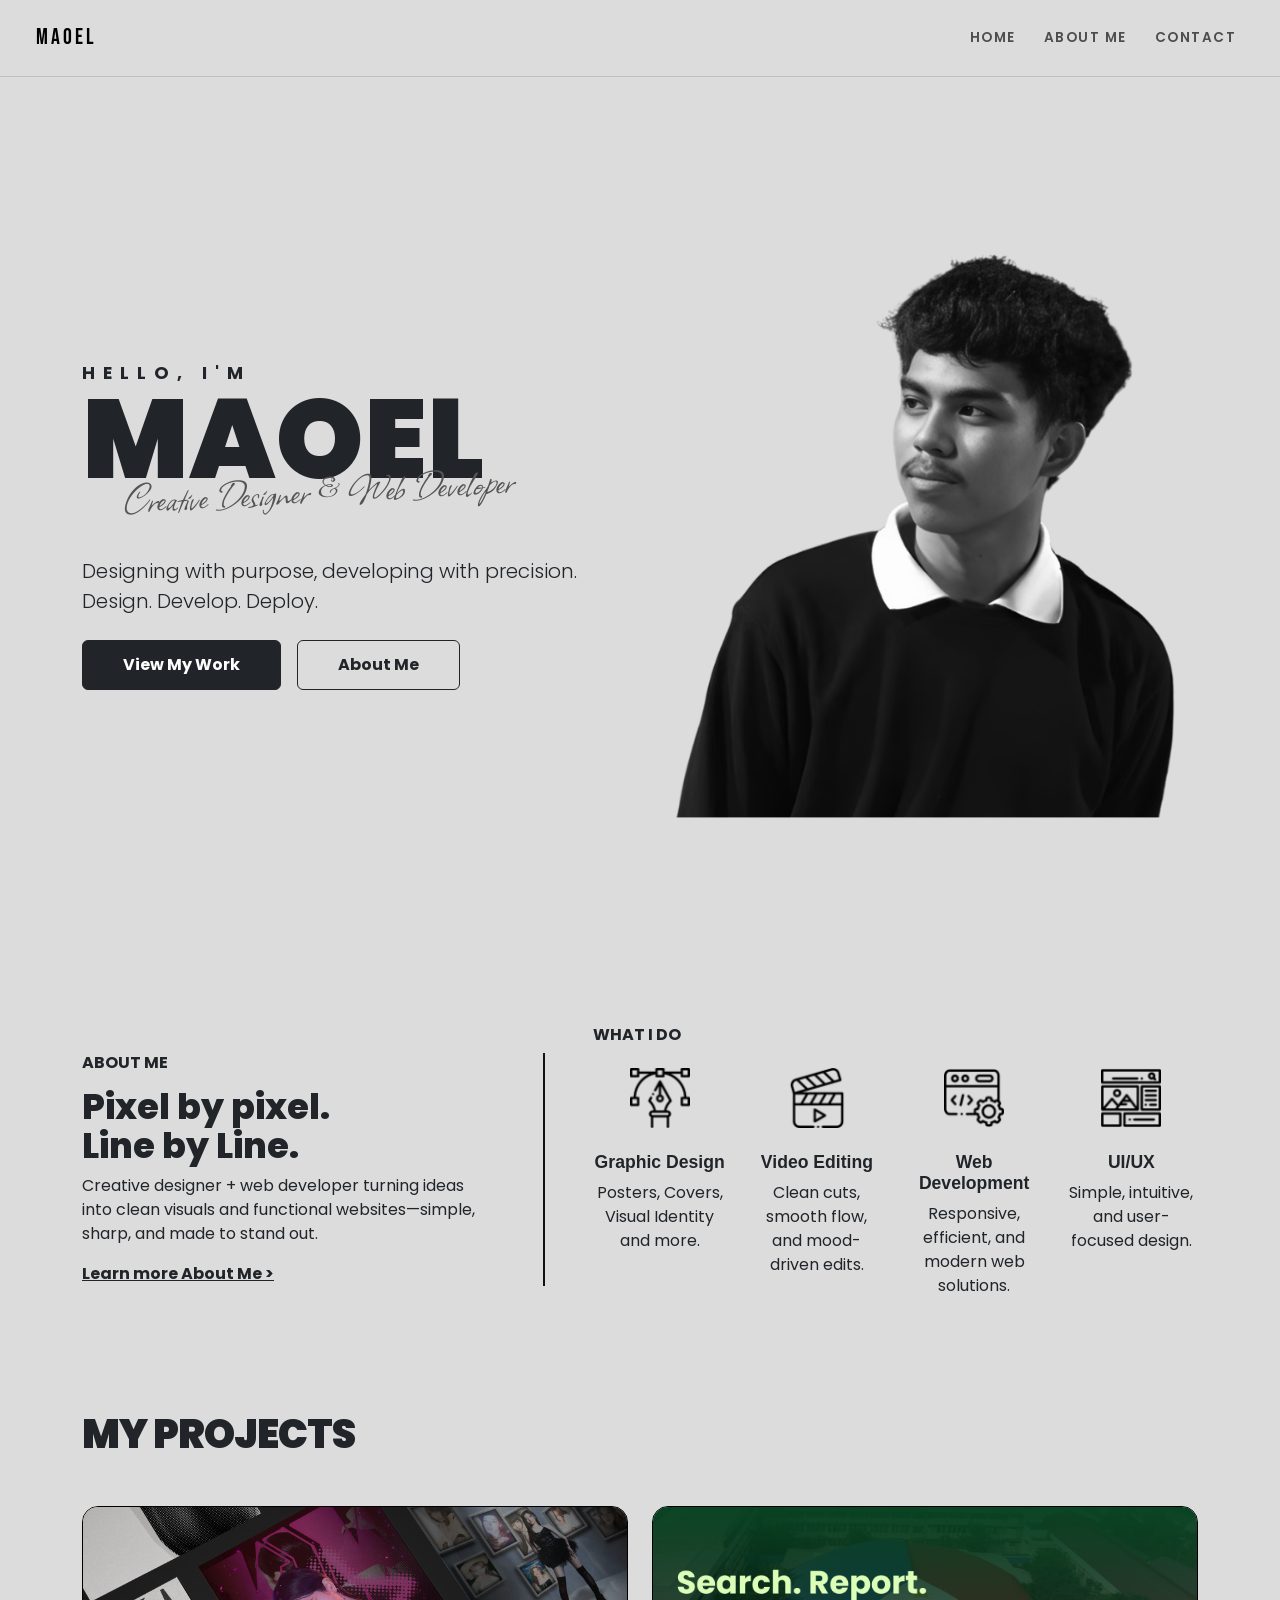
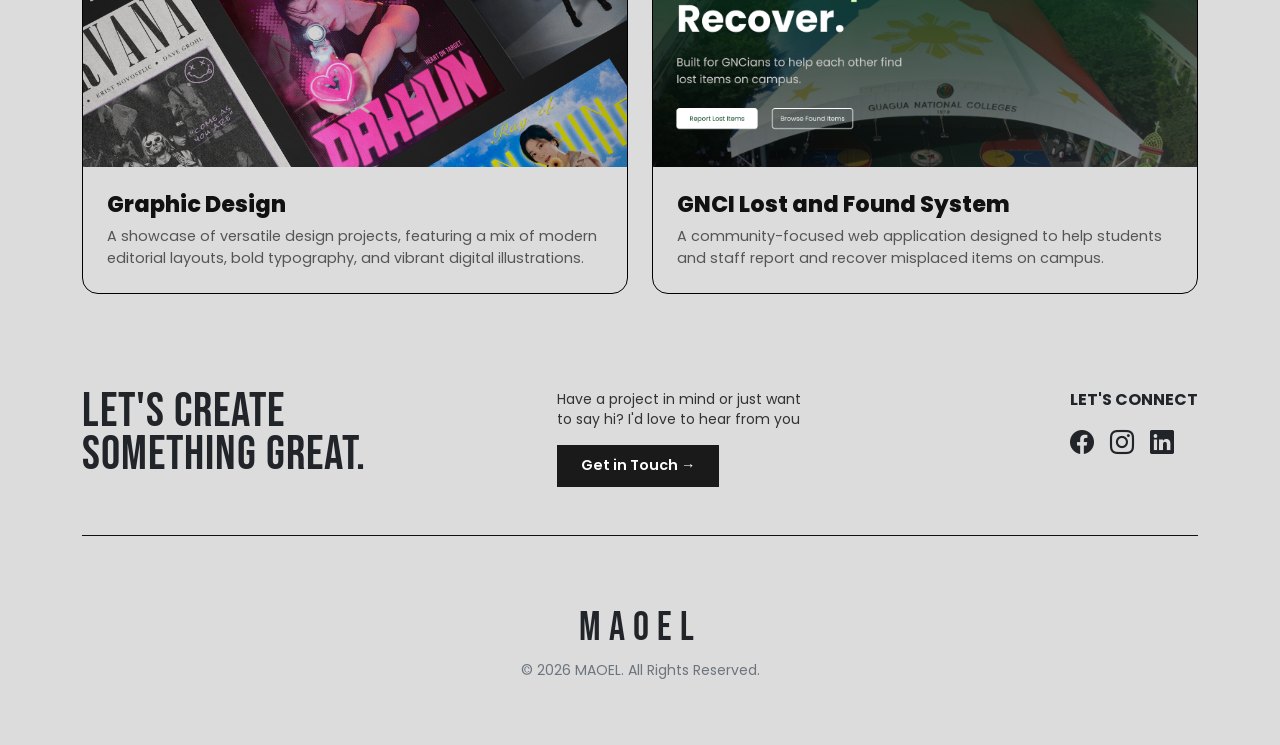
==== commit 897d8dd2: "updated" ====
--- a/index.html
+++ b/index.html
@@ -37,7 +37,7 @@
     <section class="landing-page">
         <div class="container">
             <div class="row align-items-center">
-                <div class="col-lg-6">
+                <div class="col-md-6">
                     <div class="hero-text-wrapper mb-4">
                         <h6 class="text-uppercase fw-bold">Hello, I'm</h6>
                         <h1 class="display-1 fw-black mb-0">MAOEL</h1>
@@ -55,7 +55,7 @@
                     </div>
                 </div>
 
-                <div class="col-lg-6 mt-5 mt-lg-0 text-center">
+                <div class="col-md-6 mt-5 mt-md-0 text-center">
                     <img src="images/desktop-picture.png" alt="Maoel Profile" class="img-fluid profile-img">
                 </div>
             </div>
@@ -67,8 +67,8 @@
             <div class="row align-items-center">
                 <div class="col-lg-5 about-left-col pe-lg-5">
                     <h6 class="mb-3">ABOUT ME</h6>
-                    <h2>Designing With<br>Purpose.</h2>
-                    <p>I craft clean, modern designs that communicate ideas clearly and leave a strong visual impact.</p>
+                    <h2>Pixel by pixel.<br>Line by Line.</h2>
+                    <p>Creative designer + web developer turning ideas into clean visuals and functional websites—simple, sharp, and made to stand out.</p>
                     <a href="about.html" class="fw-bold text-dark text-decoration-underline">Learn more About Me ></a>
                 </div>
 
--- a/index-style.css
+++ b/index-style.css
@@ -101,7 +101,6 @@
 }
 
 .about-left-col { 
-    border-bottom: 1.5px solid #111; 
     padding-bottom: 3rem; 
     margin-bottom: 3rem; 
 }
@@ -288,8 +287,8 @@
 
     .landing-page {
         text-align: left;
-        padding: 0;
-        height: 100vh;
+        padding: 60px 0;
+        min-height: auto;
         align-items: center;
     }
 
@@ -346,4 +345,85 @@
         text-decoration: underline;
         text-underline-offset: 8px;
     }
+}
+
+/* ===== TABLET (768px – 991px) ===== */
+@media (min-width: 768px) and (max-width: 991px) {
+
+    /* Landing page — switch to 2-col layout earlier */
+    .landing-page {
+        text-align: left;
+        padding: 80px 0 60px;
+        min-height: auto;
+    }
+
+    .landing-page h1 {
+        font-size: 5.5rem;
+        line-height: 0.85;
+    }
+
+    .hero-text-wrapper h6 {
+        letter-spacing: 5px;
+        font-size: 1rem;
+    }
+
+    /* Position the cursive subtitle like desktop */
+    .graphic-designer {
+        position: absolute;
+        font-size: 2.4rem;
+        right: -20px;
+        bottom: -36px;
+        text-align: unset;
+        margin-top: 0 !important;
+    }
+
+    /* Switch buttons to row layout */
+    .btn-container {
+        flex-direction: row !important;
+        justify-content: flex-start !important;
+    }
+
+    .landing-page .btn {
+        width: auto !important;
+        padding: 10px 28px !important;
+    }
+
+    /* Profile image — desktop version, scaled for tablet */
+    .profile-img {
+        content: url('images/desktop-picture.png');
+        max-width: 100%;
+        height: auto;
+        margin-top: 0;
+        transform: scale(1.05);
+    }
+
+    /* About section — keep bottom border on tablet (columns still stack) */
+    .about-left-col {
+        border-bottom: 1.5px solid #111;
+        border-right: none;
+        padding-bottom: 3rem;
+        margin-bottom: 3rem;
+    }
+
+    /* Nav link hover — tablet can hover too */
+    .nav-link {
+        transition: color 0.3s ease;
+    }
+
+    .nav-link:hover {
+        text-decoration: underline;
+        text-underline-offset: 8px;
+    }
+
+    /* Footer heading — slightly smaller on tablet */
+    .footer-heading {
+        font-size: 2.4rem;
+    }
+}
+
+@media (min-width: 1200px) {
+    .landing-page {
+        padding: 0;
+        height: 100vh;
+    }
 }
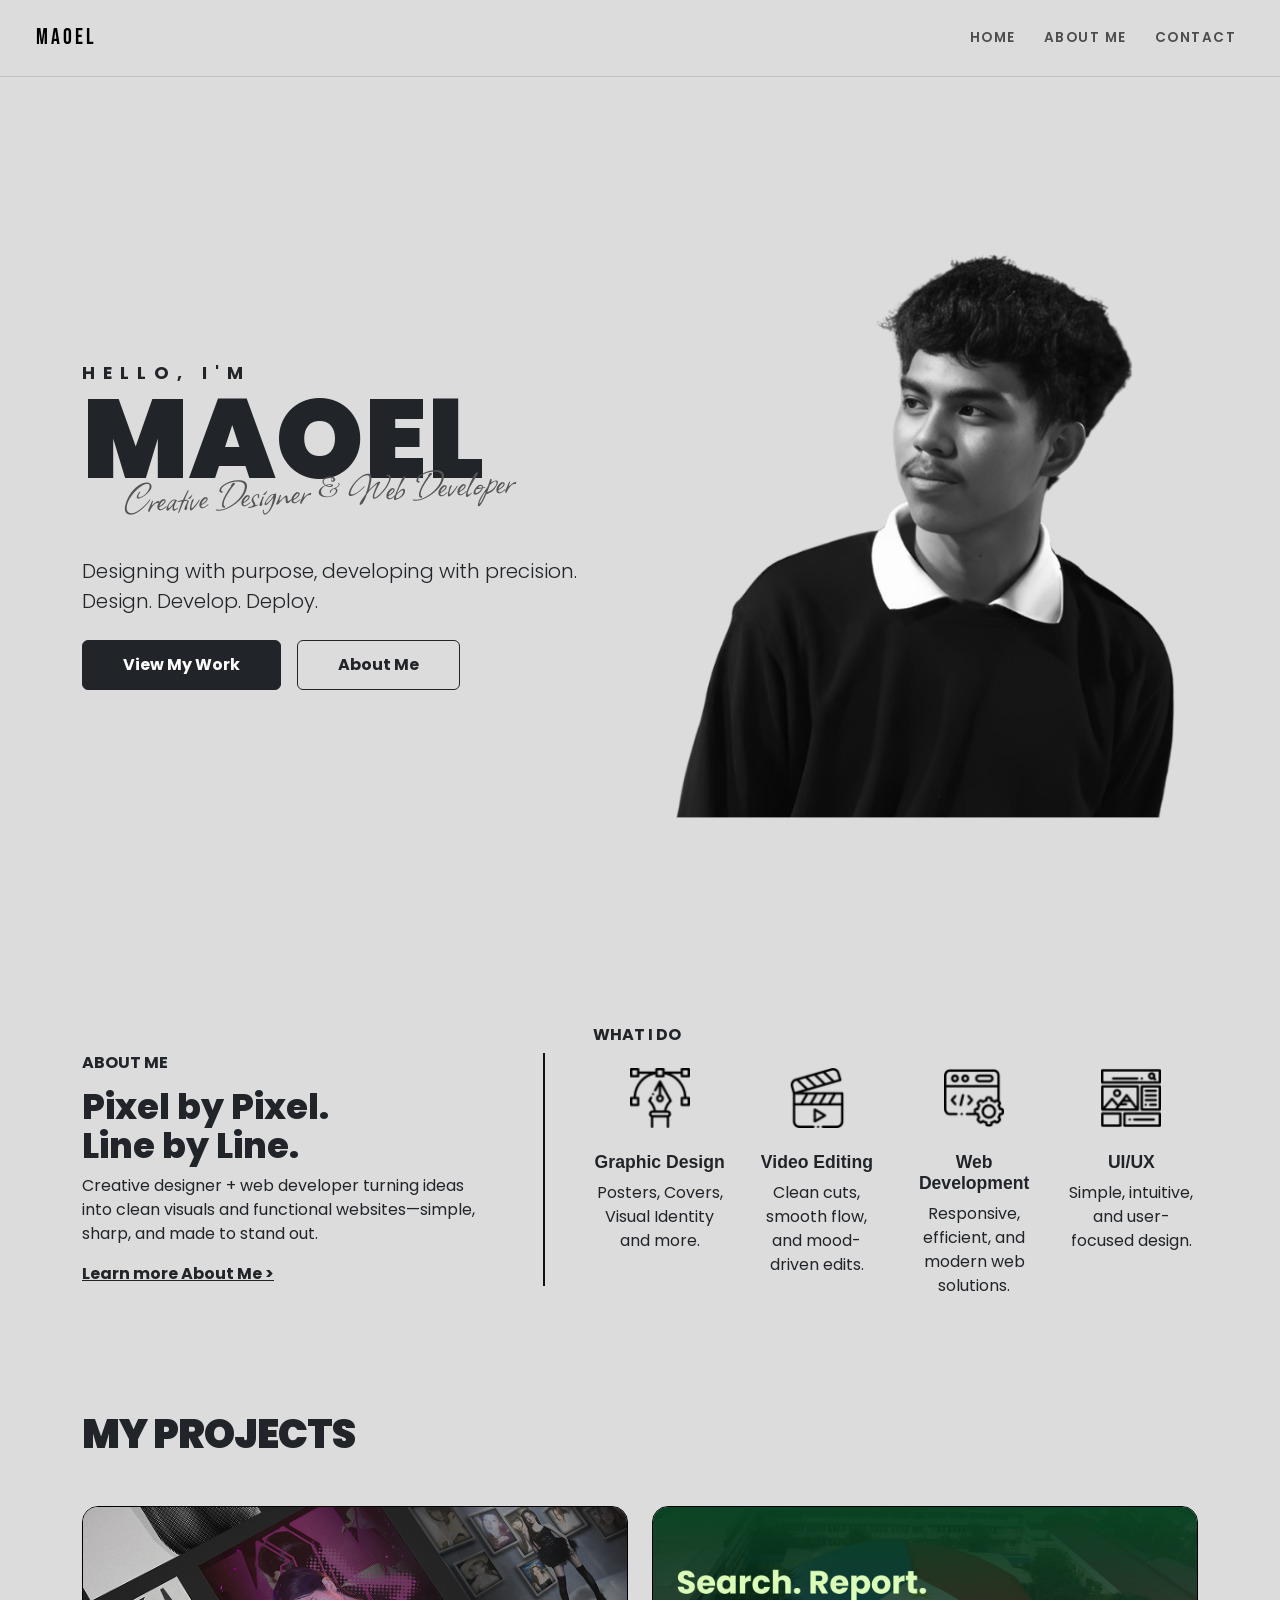
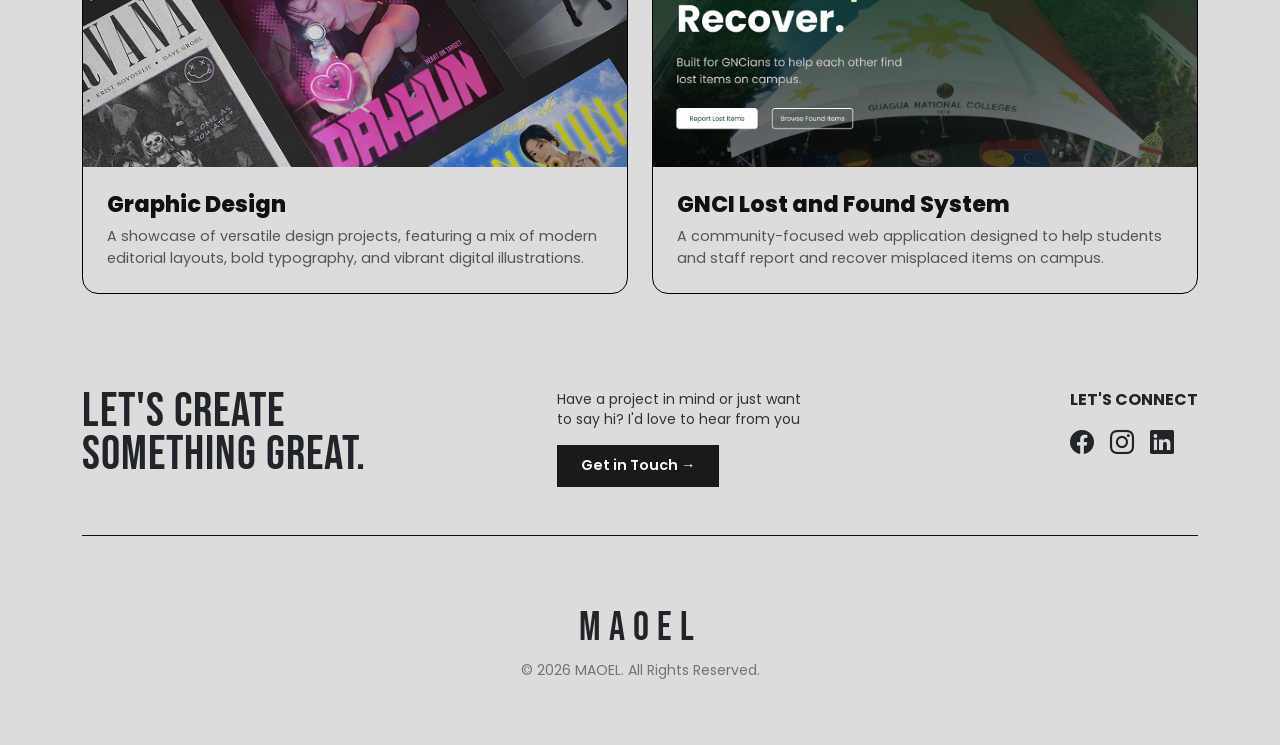
==== commit af562d6b: "updated" ====
--- a/index.html
+++ b/index.html
@@ -67,7 +67,7 @@
             <div class="row align-items-center">
                 <div class="col-lg-5 about-left-col pe-lg-5">
                     <h6 class="mb-3">ABOUT ME</h6>
-                    <h2>Pixel by pixel.<br>Line by Line.</h2>
+                    <h2>Pixel by Pixel.<br>Line by Line.</h2>
                     <p>Creative designer + web developer turning ideas into clean visuals and functional websites—simple, sharp, and made to stand out.</p>
                     <a href="about.html" class="fw-bold text-dark text-decoration-underline">Learn more About Me ></a>
                 </div>
@@ -110,7 +110,7 @@
                     <button type="button" class="proj-card-btn" data-bs-toggle="modal" data-bs-target="#graphicModal">
                         <div class="proj-card">
                             <div class="proj-card-img">
-                                <img src="images/Projects Mockup.png" alt="Graphic Design">
+                                <img src="images/projects-mockup.png" alt="Graphic Design">
                             </div>
                             <div class="proj-card-body">
                                 <h3 class="proj-title">Graphic Design</h3>
@@ -189,19 +189,19 @@
                     </div>
                     <div class="carousel-inner rounded">
                         <div class="carousel-item active">
-                            <img src="images/Dahyun Pink.png" class="d-block mx-auto carousel-img" alt="Dahyun Pink">
-                        </div>
-                        <div class="carousel-item">
-                            <img src="images/dahyun sunshine 2.0.png" class="d-block mx-auto carousel-img" alt="Dahyun Sunshine">
-                        </div>
-                        <div class="carousel-item">
-                            <img src="images/Sana Part 2.png" class="d-block mx-auto carousel-img" alt="Sana">
-                        </div>
-                        <div class="carousel-item">
-                            <img src="images/Nirvana square 1.png" class="d-block mx-auto carousel-img" alt="Nirvana Album">
-                        </div>
-                        <div class="carousel-item">
-                            <img src="images/Nirvana poster.png" class="d-block mx-auto carousel-img" alt="Nirvana Poster">
+                            <img src="images/Nirvana poster.png" class="d-block mx-auto carousel-img" alt="Dahyun Pink">
+                        </div>
+                        <div class="carousel-item">
+                            <img src="images/Nirvana square 1.png" class="d-block mx-auto carousel-img" alt="Dahyun Sunshine">
+                        </div>
+                        <div class="carousel-item">
+                            <img src="images/Dahyun Pink.png" class="d-block mx-auto carousel-img" alt="Sana">
+                        </div>
+                        <div class="carousel-item">
+                            <img src="images/dahyun sunshine 2.0.png" class="d-block mx-auto carousel-img" alt="Nirvana Album">
+                        </div>
+                        <div class="carousel-item">
+                            <img src="images/Sana Part 2.png" class="d-block mx-auto carousel-img" alt="Nirvana Poster">
                         </div>
                         <div class="carousel-item">
                             <img src="images/burger.png" class="d-block mx-auto carousel-img" alt="Burger Ad">
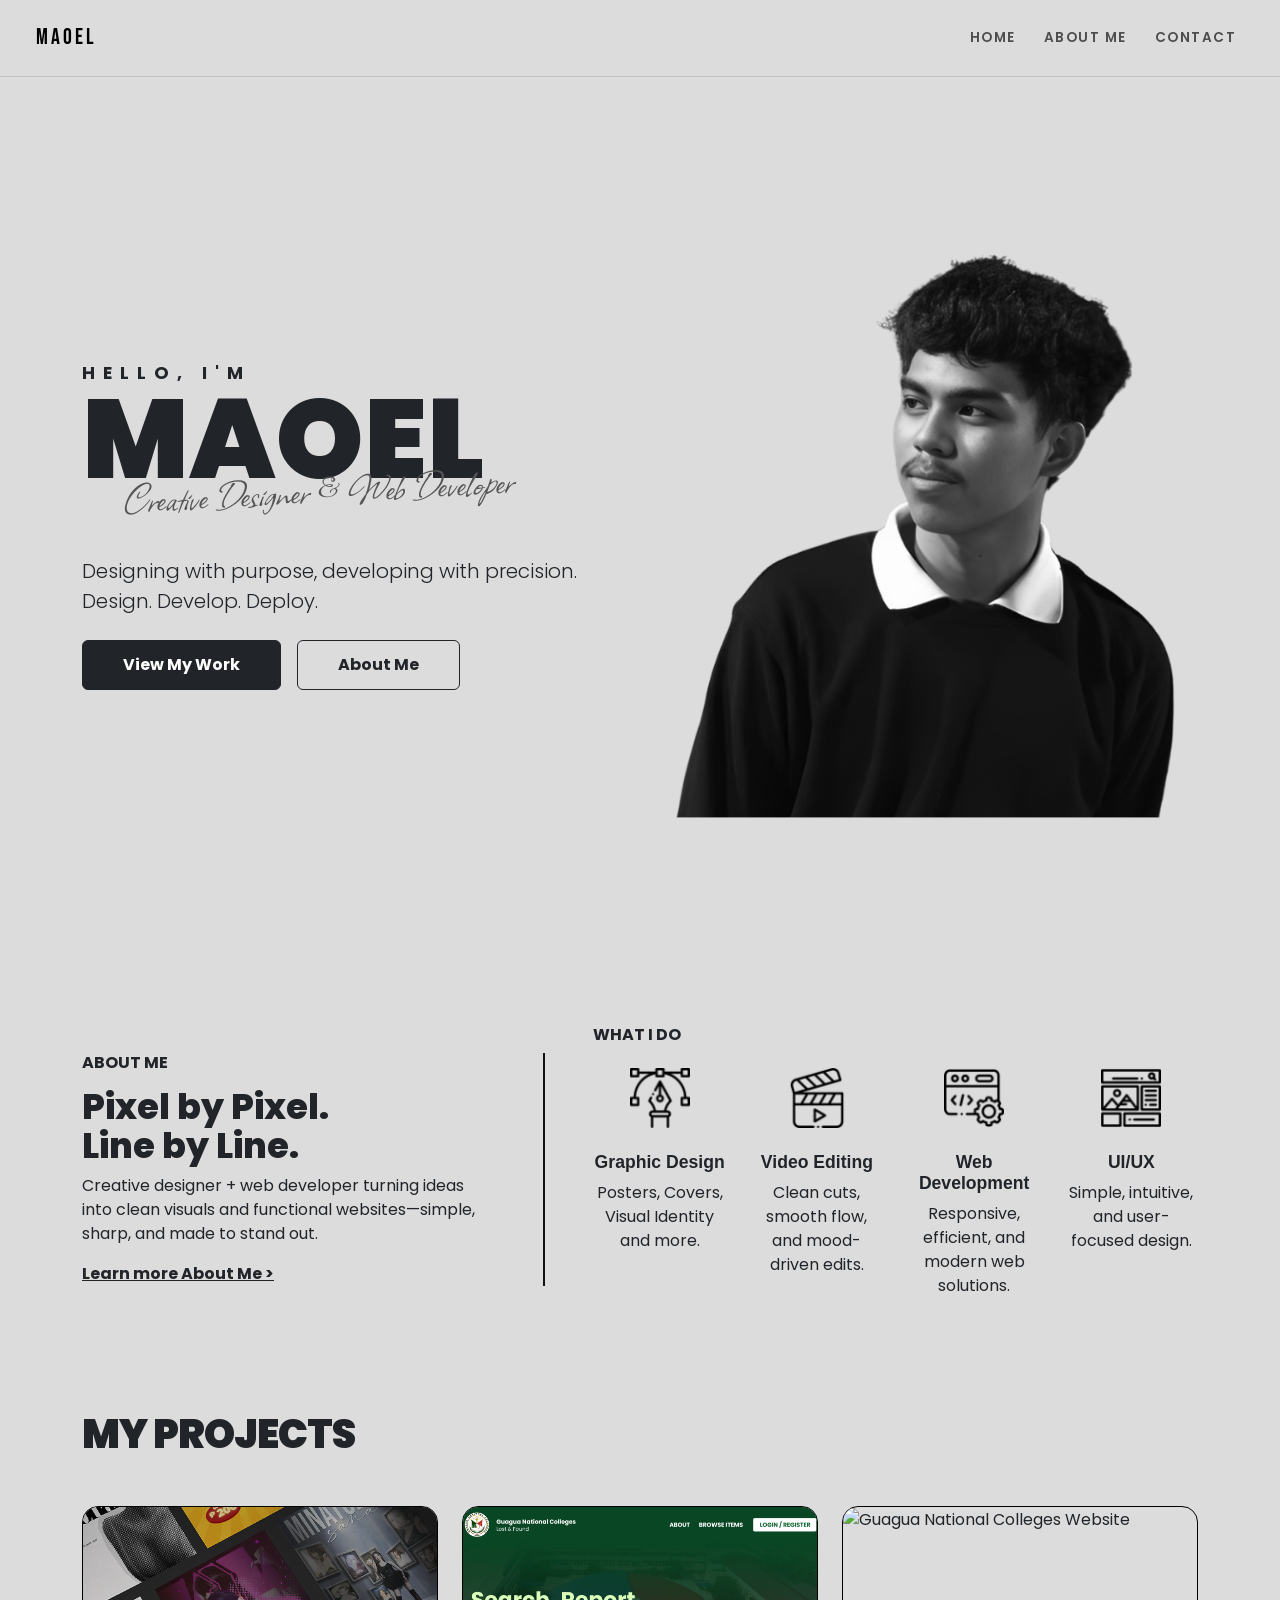
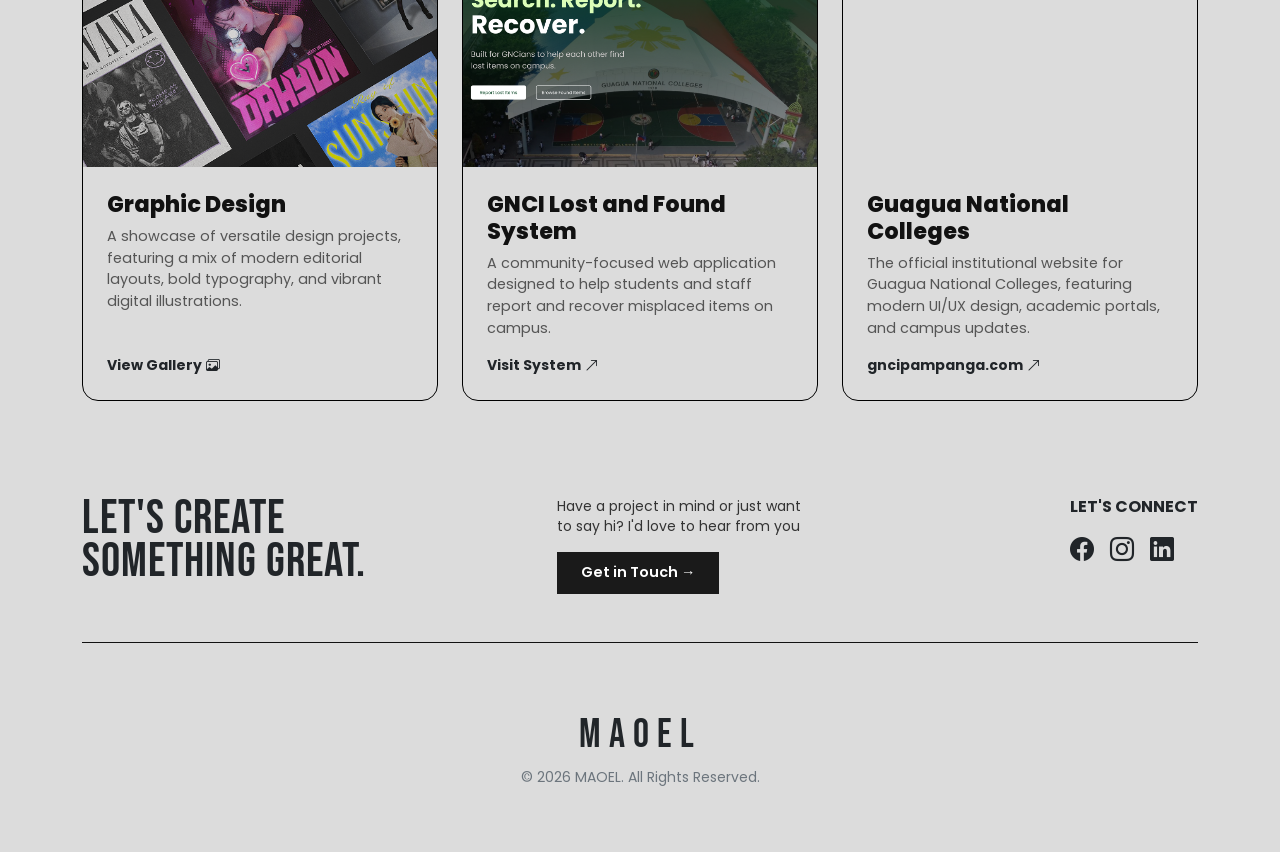
==== commit b345c94a: "Update index.html" ====
--- a/index.html
+++ b/index.html
@@ -106,29 +106,52 @@
         <div class="container">
             <h2 class="fw-black mb-5">My Projects</h2>
             <div class="row g-4">
-                <div class="col-md-6">
-                    <button type="button" class="proj-card-btn" data-bs-toggle="modal" data-bs-target="#graphicModal">
-                        <div class="proj-card">
+                <div class="col-lg-4 col-md-6">
+                    <button type="button" class="proj-card-btn h-100" data-bs-toggle="modal" data-bs-target="#graphicModal">
+                        <div class="proj-card h-100 d-flex flex-column">
                             <div class="proj-card-img">
                                 <img src="images/projects-mockup.png" alt="Graphic Design">
                             </div>
-                            <div class="proj-card-body">
+                            <div class="proj-card-body d-flex flex-column flex-grow-1">
                                 <h3 class="proj-title">Graphic Design</h3>
                                 <p class="proj-desc">A showcase of versatile design projects, featuring a mix of modern editorial layouts, bold typography, and vibrant digital illustrations.</p>
+                                <div class="mt-auto pt-3 d-flex align-items-center gap-1 text-dark small fw-bold">
+                                    <span>View Gallery</span> <i class="bi bi-images"></i>
+                                </div>
                             </div>
                         </div>
                     </button>
                 </div>
 
-                <div class="col-md-6">
-                    <a href="https://gnci-lostandfound.free.nf/" target="_blank" class="proj-card-btn">
-                        <div class="proj-card">
+                <div class="col-lg-4 col-md-6">
+                    <a href="https://gnci-lostandfound.free.nf/" target="_blank" rel="noopener noreferrer" class="proj-card-btn h-100">
+                        <div class="proj-card h-100 d-flex flex-column">
                             <div class="proj-card-img">
                                 <img src="images/lostandfound.png" alt="GNCI Lost and Found">
                             </div>
-                            <div class="proj-card-body">
+                            <div class="proj-card-body d-flex flex-column flex-grow-1">
                                 <h3 class="proj-title">GNCI Lost and Found System</h3>
                                 <p class="proj-desc">A community-focused web application designed to help students and staff report and recover misplaced items on campus.</p>
+                                <div class="mt-auto pt-3 d-flex align-items-center gap-1 text-dark small fw-bold">
+                                    <span>Visit System</span> <i class="bi bi-arrow-up-right"></i>
+                                </div>
+                            </div>
+                        </div>
+                    </a>
+                </div>
+
+                <div class="col-lg-4 col-md-6">
+                    <a href="https://gncipampanga.com" target="_blank" rel="noopener noreferrer" class="proj-card-btn h-100">
+                        <div class="proj-card h-100 d-flex flex-column">
+                            <div class="proj-card-img">
+                                <img src="images/gncipampanga.com_ (1).png" alt="Guagua National Colleges Website">
+                            </div>
+                            <div class="proj-card-body d-flex flex-column flex-grow-1">
+                                <h3 class="proj-title">Guagua National Colleges</h3>
+                                <p class="proj-desc">The official institutional website for Guagua National Colleges, featuring modern UI/UX design, academic portals, and campus updates.</p>
+                                <div class="mt-auto pt-3 d-flex align-items-center gap-1 text-dark small fw-bold">
+                                    <span>gncipampanga.com</span> <i class="bi bi-arrow-up-right"></i>
+                                </div>
                             </div>
                         </div>
                     </a>
@@ -236,4 +259,4 @@
 </script>
 
 </body>
-</html>+</html>
